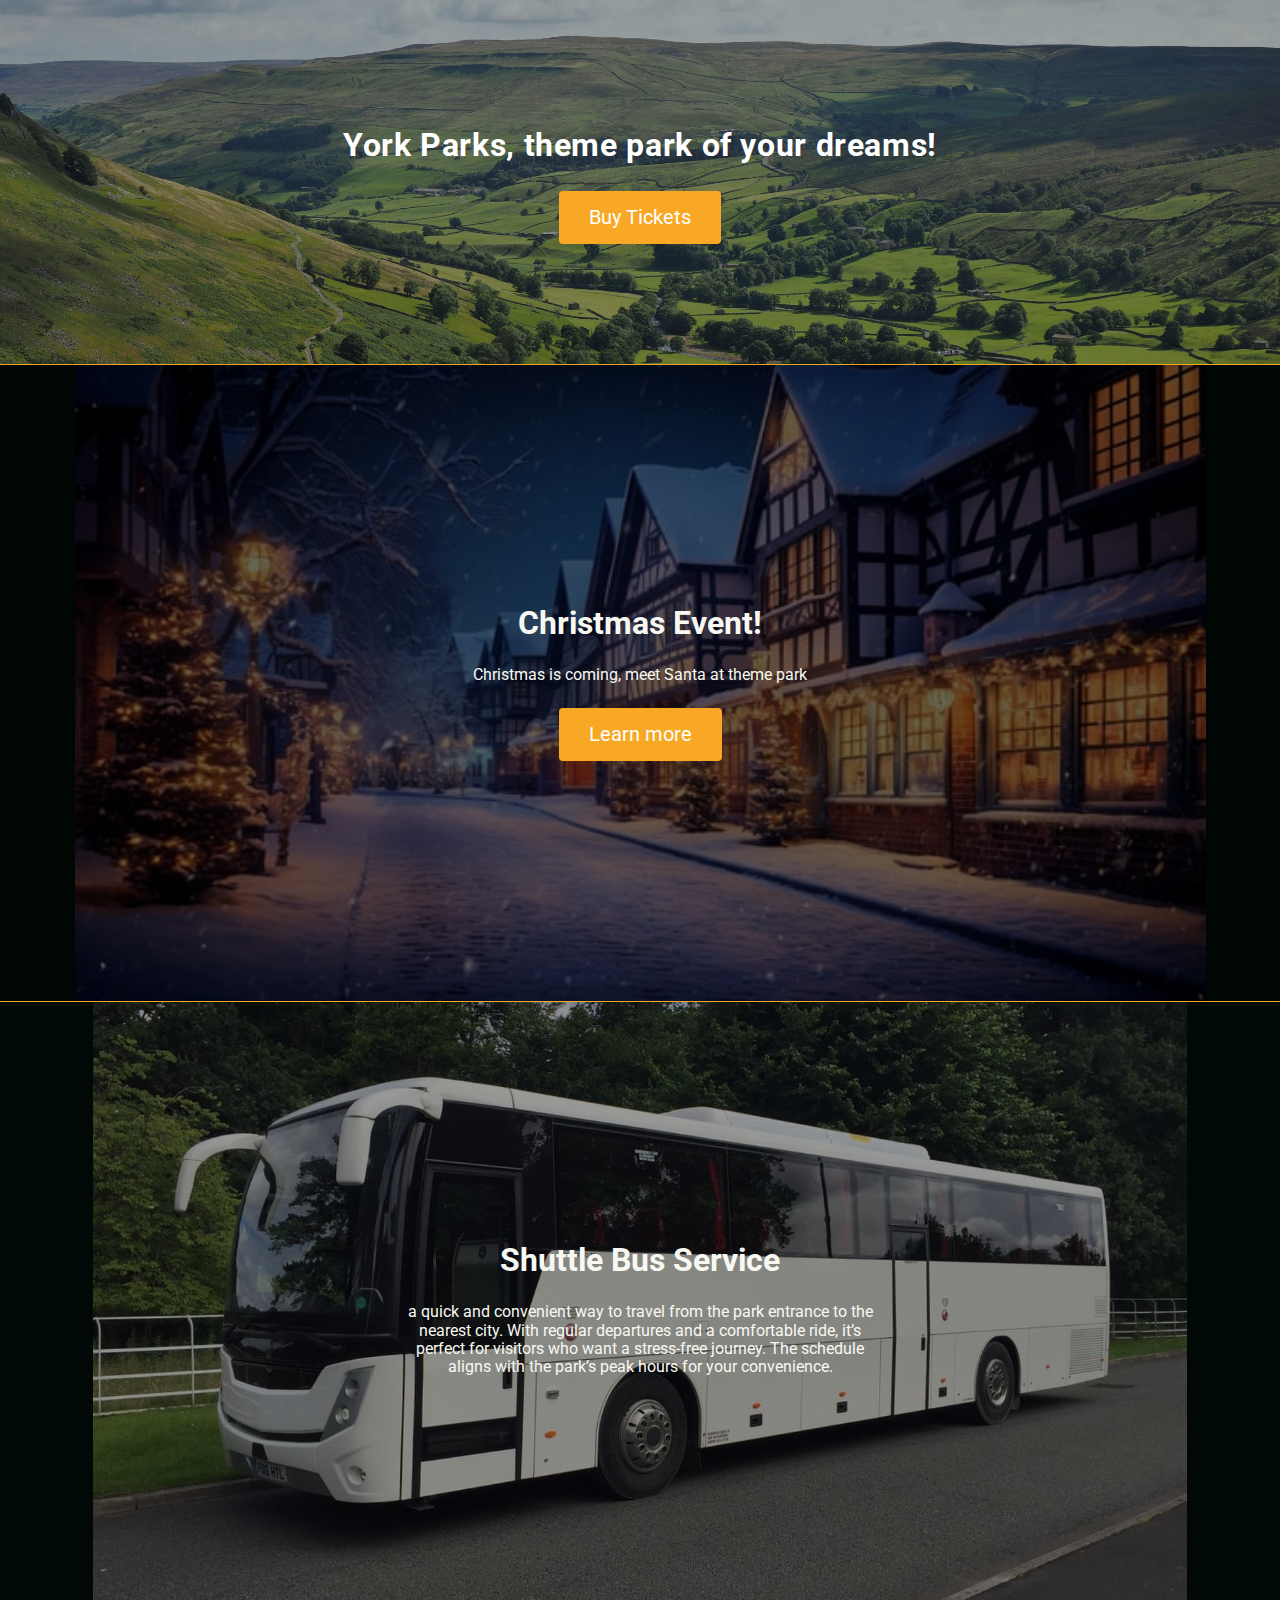
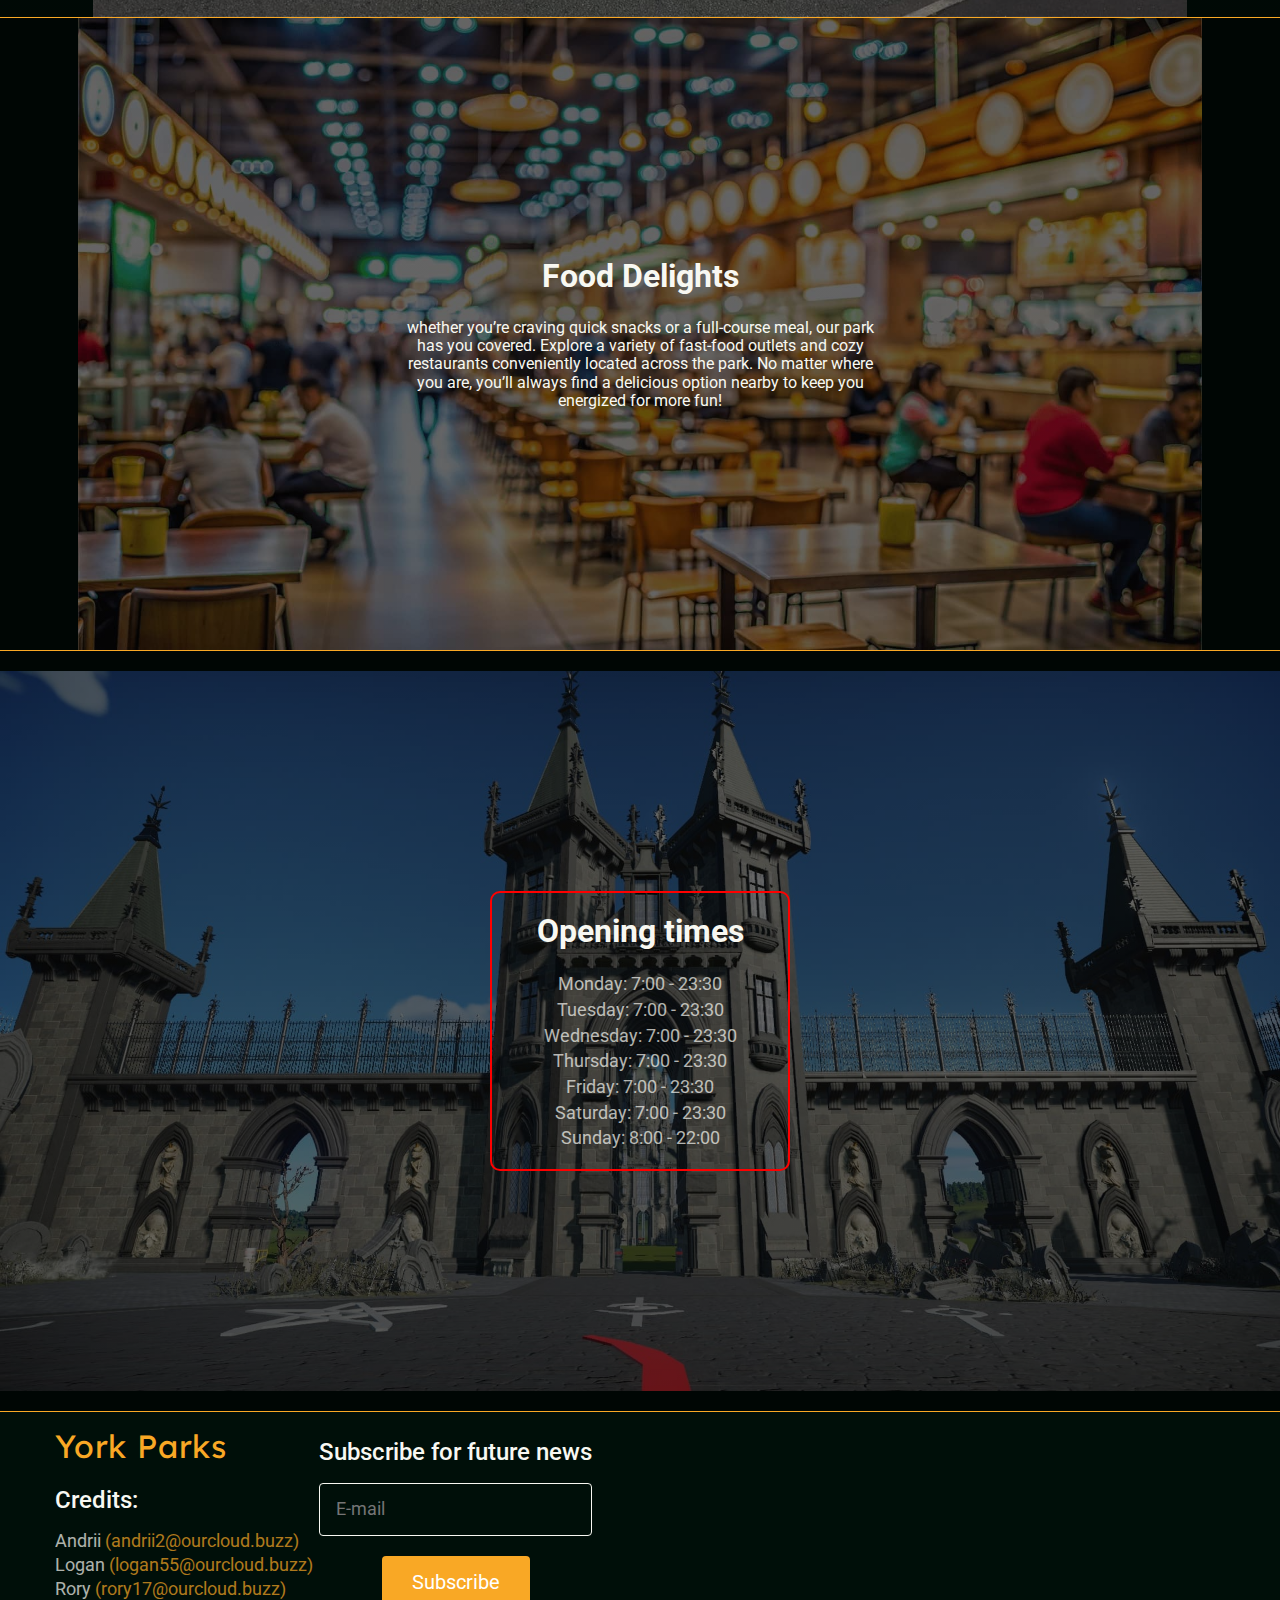
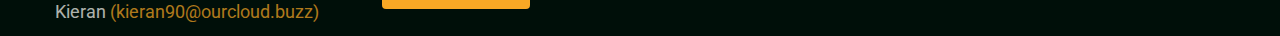
==== index.html @ aa84394d "Footer and events styles" ====
<!DOCTYPE html>
<html lang="en">

<head>
  <meta charset="UTF-8">
  <meta name="viewport" content="width=device-width, initial-scale=1.0">
  <title>York Parks | Theme park</title>
  <link rel="stylesheet"
    href="https://cdnjs.cloudflare.com/ajax/libs/modern-normalize/1.1.0/modern-normalize.min.css" />
  <link rel="stylesheet" href="./css/main.min.css">
  <link rel="preconnect" href="https://fonts.googleapis.com">
  <link rel="preconnect" href="https://fonts.gstatic.com" crossorigin>
  <link href="https://fonts.googleapis.com/css2?family=Lexend&family=Roboto:wght@100;300;400;500;700;900&display=swap"
    rel="stylesheet">
</head>

<body>
  <header class="header">
    <div class="container"></div>
  </header>
  <main>
    <section class="hero">
      <div class="container hero-container">
        <h1 class="hero-title">York Parks, theme park of your dreams!</h1>
        <button type="button" class="hero-button">Buy Tickets</button>
      </div>
    </section>
    <section class="events">
      <div class="container">
        <div class="events-content">
          <h2 class="events-title">Christmas Event!</h2>
          <p class="events-desc">Christmas is coming, meet Santa at theme park</p>
          <button type="button" class="events-button">Learn more</button>
        </div>
      </div>
    </section>
    <section class="shuttle">
      <div class="container">
        <div class="shuttle-texts">
          <h2 class="shuttle-title">Shuttle Bus Service</h2>
          <p class="shuttle-desc">a quick and convenient way to travel from the park entrance to the nearest city. With
            regular departures and a comfortable ride, it’s perfect for visitors who want a stress-free journey. The
            schedule aligns with the park’s peak hours for your convenience.</p>
        </div>
      </div>
    </section>
    <section class="food">
      <div class="container">
        <div class="food-texts">
          <h2 class="food-title">Food Delights</h2>
          <p class="food-desc">whether you’re craving quick snacks or a full-course meal, our park has you covered.
            Explore a variety of fast-food outlets and cozy restaurants conveniently located across the park. No matter
            where you are, you’ll always find a delicious option nearby to keep you energized for more fun!</p>
        </div>
      </div>
    </section>
    <section class="time">
      <div class="container">
        <div class="time-texts">
          <h2 class="time-title">Opening times</h2>
          <ul class="time-list">
            <li class="time-item">Monday: 7:00 - 23:30</li>
            <li class="time-item">Tuesday: 7:00 - 23:30</li>
            <li class="time-item">Wednesday: 7:00 - 23:30</li>
            <li class="time-item">Thursday: 7:00 - 23:30</li>
            <li class="time-item">Friday: 7:00 - 23:30</li>
            <li class="time-item">Saturday: 7:00 - 23:30</li>
            <li class="time-item">Sunday: 8:00 - 22:00</li>
          </ul>
        </div>
      </div>
    </section>
  </main>
  <footer class="footer">
    <div class="container footer-content">
      <div class="footer-main">
        <a href="./index.html" class="footer-logo">York Parks</a>
        <h2 class="footer-title">Credits:</h2>
        <ul class="footer-credits">
          <li class="footer-person">Andrii <a href="mailto:andrii2@ourcloud.buzz">(andrii2@ourcloud.buzz)</a></li>
          <li class="footer-person">Logan <a href="mailto:logan55@ourcloud.buzz">(logan55@ourcloud.buzz)</a></li>
          <li class="footer-person">Rory <a href="mailto:rory17@ourcloud.buzz">(rory17@ourcloud.buzz)</a></li>
          <li class="footer-person">Kieran <a href="mailto:kieran90@ourcloud.buzz">(kieran90@ourcloud.buzz)</a></li>
        </ul>
      </div>
      <div class="footer-signup">
        <p class="footer-title">Subscribe for future news</p>
        <form action="" class="footer-form">
          <input type="email" name="email" id="" class="footer-input" placeholder="E-mail" required>
          <button type="submit" class="footer-sub">
            Subscribe
          </button>
        </form>
      </div>
    </div>
  </footer>
</body>

</html>
---- css/main.min.css ----
.footer-sub,.events-button,.hero-button{padding:15px 30px;border:none;border-radius:4px;background-color:#f9a825;font-size:20px;color:#fff}html{scroll-behavior:smooth}body{font-family:Roboto,sans-serif;font-size:18px;font-weight:400}.container{padding:0 15px;margin-left:auto;margin-right:auto}@media screen and (min-width: 480px){.container{width:480px}}@media screen and (min-width: 768px){.container{width:768px}}@media screen and (min-width: 1200px){.container{width:1200px}}h1,h2,h3,h4,h5,h6,p{margin:0}ul{margin:0;padding:0;list-style:none}a{text-decoration:none}img{display:block;height:auto;width:100%;max-width:100%}.header{position:fixed;background-image:-webkit-gradient(linear, left bottom, left top, from(0), color-stop(0), to(0.5));background-image:linear-gradient(0, 0, 0, 0.5);padding:20px 0}.hero{padding:120px 0;background-image:-webkit-gradient(linear, left top, left bottom, from(rgba(0, 0, 0, 0.3))),url(../image/backgrounds/hero-background.jpg);background-image:linear-gradient(to bottom, rgba(0, 0, 0, 0.3)),url(../image/backgrounds/hero-background.jpg);background-size:cover;background-position-y:-170px;border-bottom:solid 1px #f9a825}@media screen and (max-width: 1200px){.hero{background-position-y:0px}}@media screen and (max-width: 768px){.hero{padding:68px 0}}.hero-container{display:-webkit-box;display:-ms-flexbox;display:flex;-webkit-box-align:center;-ms-flex-align:center;align-items:center;-webkit-box-orient:vertical;-webkit-box-direction:normal;-ms-flex-direction:column;flex-direction:column;gap:20px}.hero-title{text-align:center;letter-spacing:.63px;font-size:32px;line-height:1.6;color:#fff}@media screen and (max-width: 768px){.hero-title{margin-top:28px;font-size:22px}}.events{padding:240px 0;background-image:-webkit-gradient(linear, left top, left bottom, from(rgba(0, 0, 0, 0.6))),url(../image/backgrounds/events-background.jpg);background-image:linear-gradient(to bottom, rgba(0, 0, 0, 0.6)),url(../image/backgrounds/events-background.jpg);background-color:#000f09;background-size:cover;background-position:center;background-repeat:no-repeat;border-bottom:solid 1px #f9a825}@media screen and (min-width: 1200px){.events{background-size:contain}}.events-content{display:-webkit-box;display:-ms-flexbox;display:flex;-webkit-box-orient:vertical;-webkit-box-direction:normal;-ms-flex-direction:column;flex-direction:column;-webkit-box-align:center;-ms-flex-align:center;align-items:center}.events-title{font-size:32px;color:#f8f8f2}.events-desc{margin:24px 0;font-size:16px;color:#f8f8f2}.shuttle{padding:240px 0;background-image:-webkit-gradient(linear, left top, left bottom, from(rgba(0, 0, 0, 0.4))),url(../image/backgrounds/shuttle-background.jpg);background-image:linear-gradient(to bottom, rgba(0, 0, 0, 0.4)),url(../image/backgrounds/shuttle-background.jpg);background-color:#000f09;background-size:cover;background-position:center;background-repeat:no-repeat;border-bottom:solid 1px #f9a825}@media screen and (min-width: 1200px){.shuttle{background-size:contain}}.shuttle-texts{display:-webkit-box;display:-ms-flexbox;display:flex;margin:0 auto;width:485px;-webkit-box-orient:vertical;-webkit-box-direction:normal;-ms-flex-direction:column;flex-direction:column}@media(max-width: 768px){.shuttle-texts{width:100%;padding:0 16px}}.shuttle-title{text-align:center;margin-bottom:24px;font-size:32px;color:#f8f8f2}.shuttle-desc{text-align:center;font-size:16px;color:#f8f8f2}.food{padding:240px 0;background-image:-webkit-gradient(linear, left top, left bottom, from(rgba(0, 0, 0, 0.6))),url(../image/backgrounds/food-background.jpg);background-image:linear-gradient(to bottom, rgba(0, 0, 0, 0.6)),url(../image/backgrounds/food-background.jpg);background-color:#000f09;background-size:cover;background-position:center;background-repeat:no-repeat;border-bottom:solid 1px #f9a825}@media screen and (min-width: 1200px){.food{background-size:contain}}.food-texts{display:-webkit-box;display:-ms-flexbox;display:flex;margin:0 auto;width:485px;-webkit-box-orient:vertical;-webkit-box-direction:normal;-ms-flex-direction:column;flex-direction:column}@media(max-width: 768px){.food-texts{width:100%;padding:0 16px}}.food-title{text-align:center;margin-bottom:24px;font-size:32px;color:#f8f8f2}.food-desc{text-align:center;font-size:16px;color:#f8f8f2}.time{padding:240px 0;background-image:-webkit-gradient(linear, left top, left bottom, from(rgba(0, 0, 0, 0.6))),url(../image/backgrounds/time-background.jpg);background-image:linear-gradient(to bottom, rgba(0, 0, 0, 0.6)),url(../image/backgrounds/time-background.jpg);background-color:#000f09;background-size:cover;background-position:center;background-repeat:no-repeat;border-bottom:solid 1px #f9a825}@media screen and (min-width: 1200px){.time{background-size:contain}}.time-texts{padding:20px 0;margin:0 auto;max-width:300px;border:solid 2px red;border-radius:10px}.time-title{text-align:center;margin-bottom:24px;font-size:32px;color:#f8f8f2}.time-list{display:-webkit-box;display:-ms-flexbox;display:flex;-webkit-box-align:center;-ms-flex-align:center;align-items:center;-webkit-box-orient:vertical;-webkit-box-direction:normal;-ms-flex-direction:column;flex-direction:column;gap:5px}.time-item{color:#f8f8f2;opacity:.7}.time-item a{color:#f9a825}.time-item:hover,.time-item:focus{opacity:1}@media(hover: none){.time-item{opacity:1}}.footer{text-align:center;padding:10px 0;background-color:#000f09}@media screen and (min-width: 1200px){.footer{text-align:left}}.footer-content{display:-webkit-box;display:-ms-flexbox;display:flex}@media screen and (max-width: 1200px){.footer-content{-webkit-box-orient:vertical;-webkit-box-direction:normal;-ms-flex-direction:column;flex-direction:column}}.footer-logo{font-family:lexend,sans-serif;font-size:32px;line-height:1.5;letter-spacing:.8px;color:#f9a825}.footer-title{margin:15px 0;font-weight:500;font-size:24px;line-height:1.3;color:#f8f8f2}.footer-person{margin-bottom:3px;color:#f8f8f2;opacity:.7}.footer-person a{color:#f9a825}.footer-person:hover,.footer-person:focus{opacity:1}@media(hover: none){.footer-person{opacity:1}}.footer-signup{display:block;float:right}.footer-form{display:-webkit-box;display:-ms-flexbox;display:flex;-webkit-box-align:center;-ms-flex-align:center;align-items:center;-webkit-box-orient:vertical;-webkit-box-direction:normal;-ms-flex-direction:column;flex-direction:column;gap:20px}.footer-input{max-width:420px;width:100%;padding:15px 16px;background-color:#000f09;border-radius:4px;border:solid 1px #f8f8f2;color:#f8f8f2}
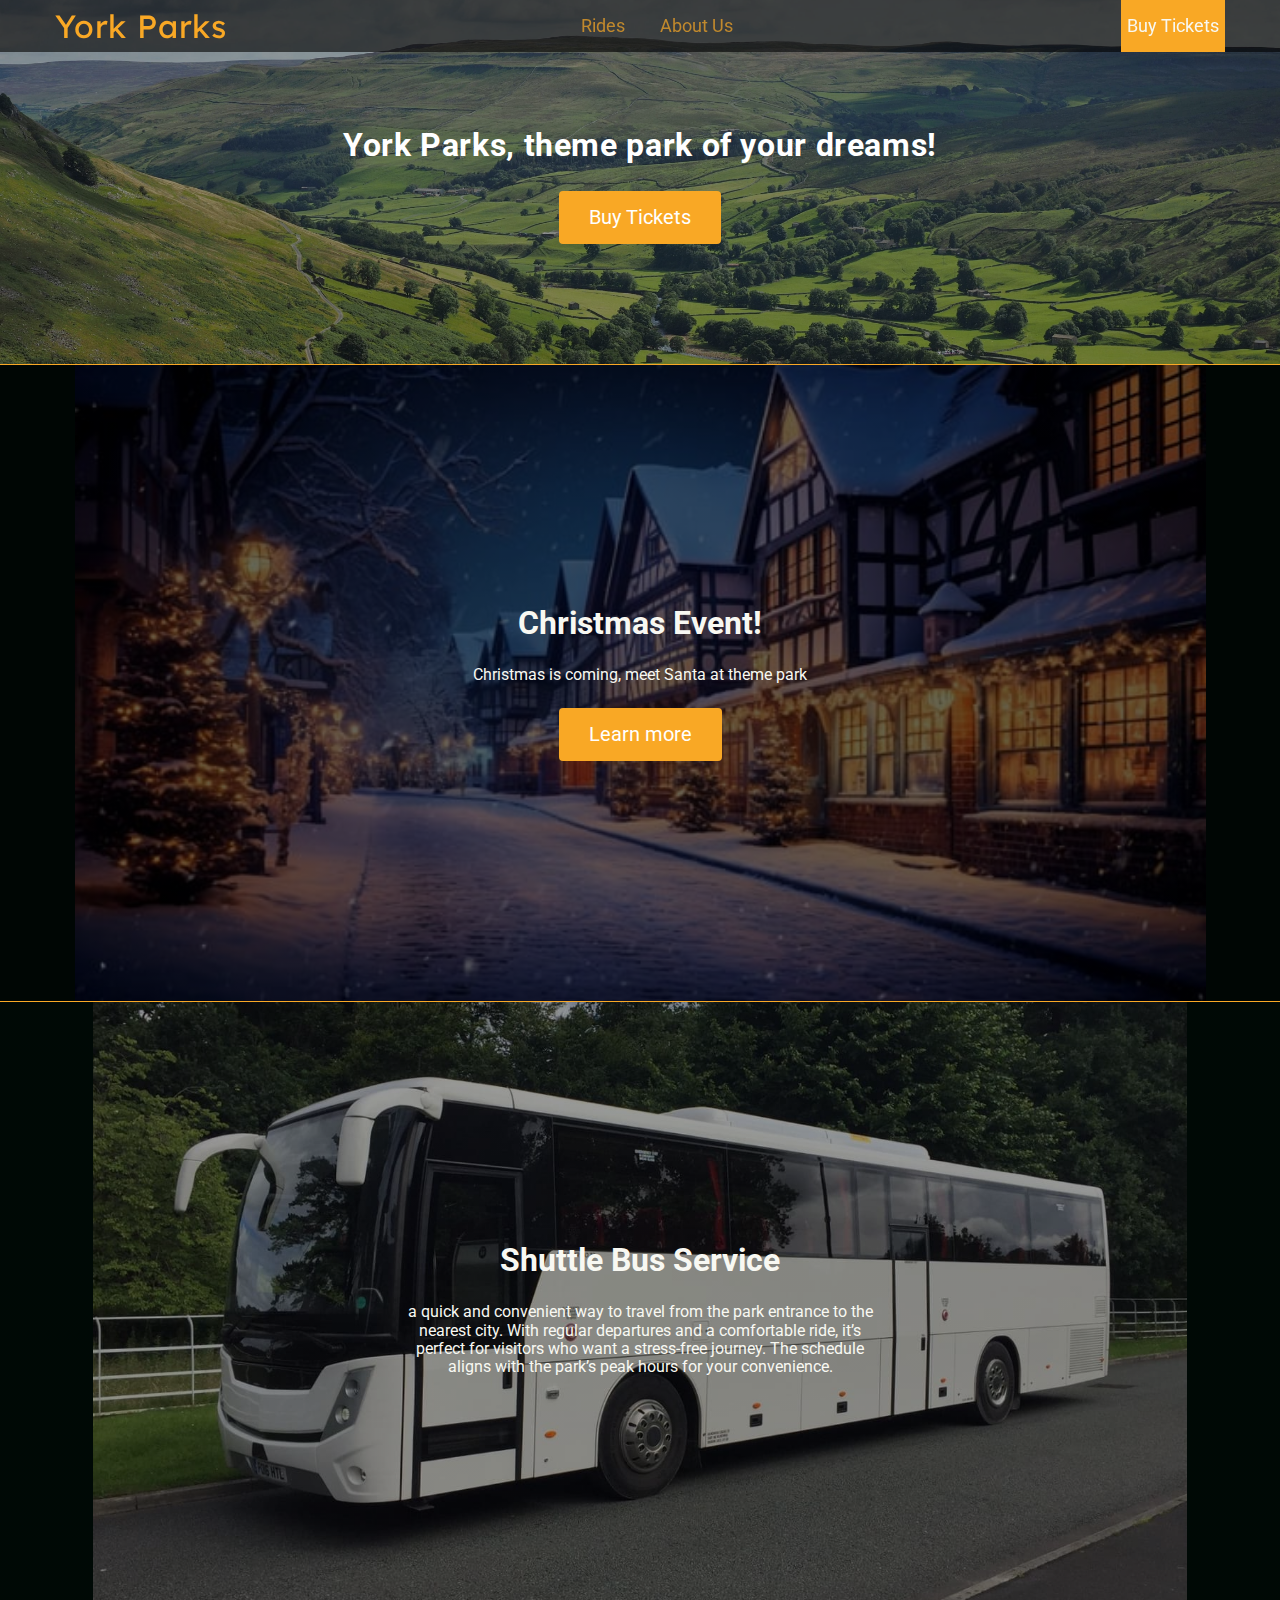
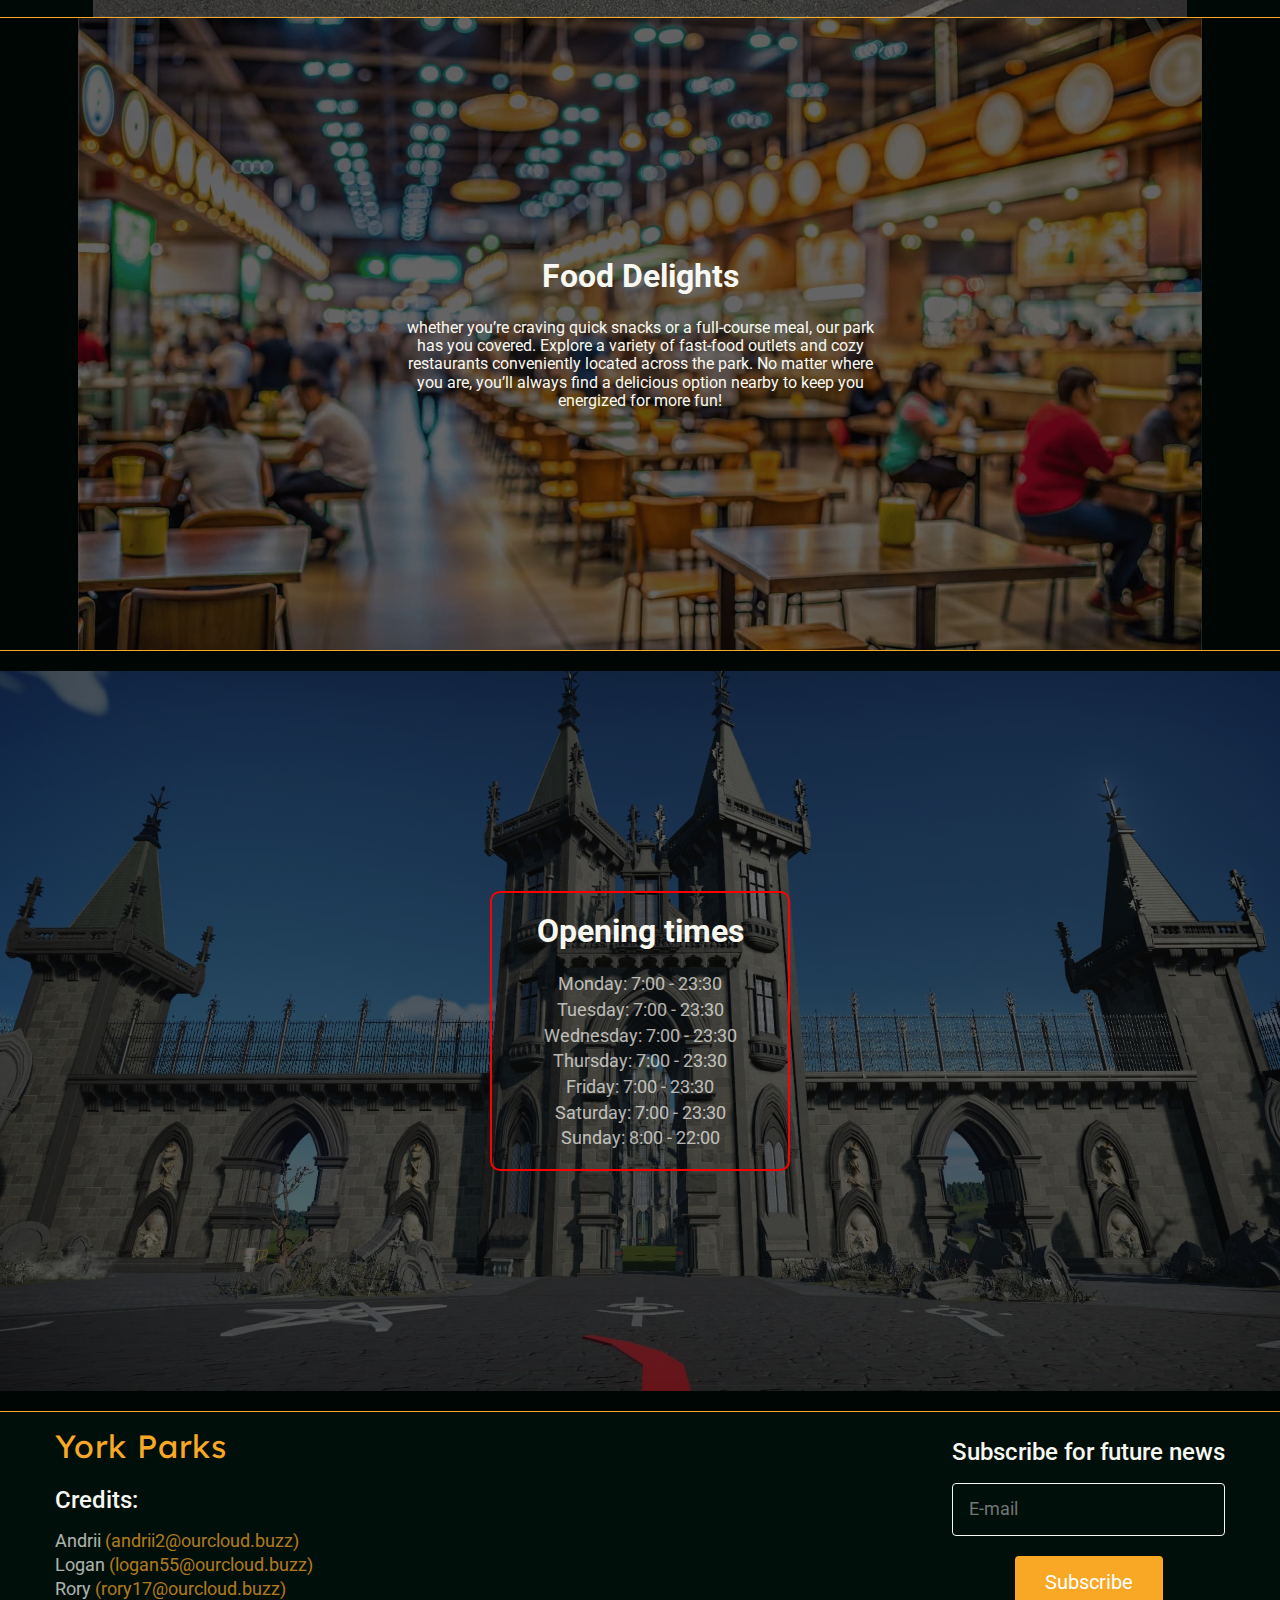
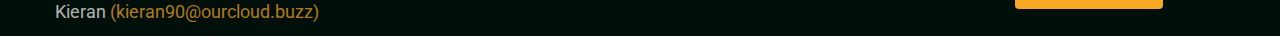
==== commit b958dfb6: "Header + JS footer signup message" ====
--- a/index.html
+++ b/index.html
@@ -16,7 +16,15 @@
 
 <body>
   <header class="header">
-    <div class="container"></div>
+    <div class="container header-content">
+      <p class="logo">York Parks</p>
+      <ul class="header-list">
+        <li class="header-item"><a href="./rides.html">Rides</a></li>
+        <li class="header-item"><a href="./aboutus.html">About Us</a></li>
+        <li class="header-item"><a href="#"></a></li>
+      </ul>
+      <button type="button" class="header-button">Buy Tickets</button>
+    </div>
   </header>
   <main>
     <section class="hero">
@@ -74,7 +82,7 @@
   <footer class="footer">
     <div class="container footer-content">
       <div class="footer-main">
-        <a href="./index.html" class="footer-logo">York Parks</a>
+        <a href="./index.html" class="logo">York Parks</a>
         <h2 class="footer-title">Credits:</h2>
         <ul class="footer-credits">
           <li class="footer-person">Andrii <a href="mailto:andrii2@ourcloud.buzz">(andrii2@ourcloud.buzz)</a></li>
@@ -86,14 +94,15 @@
       <div class="footer-signup">
         <p class="footer-title">Subscribe for future news</p>
         <form action="" class="footer-form">
-          <input type="email" name="email" id="" class="footer-input" placeholder="E-mail" required>
-          <button type="submit" class="footer-sub">
+          <input type="email" name="email" id="signup-input" class="footer-input" placeholder="E-mail" required>
+          <button type="submit" onclick="sign(email)" class="footer-sub" id="signup-button">
             Subscribe
           </button>
         </form>
       </div>
     </div>
   </footer>
+  <script src="./js/signup.js"></script>
 </body>
 
 </html>--- a/css/main.min.css
+++ b/css/main.min.css
@@ -1 +1 @@
-.footer-sub,.events-button,.hero-button{padding:15px 30px;border:none;border-radius:4px;background-color:#f9a825;font-size:20px;color:#fff}html{scroll-behavior:smooth}body{font-family:Roboto,sans-serif;font-size:18px;font-weight:400}.container{padding:0 15px;margin-left:auto;margin-right:auto}@media screen and (min-width: 480px){.container{width:480px}}@media screen and (min-width: 768px){.container{width:768px}}@media screen and (min-width: 1200px){.container{width:1200px}}h1,h2,h3,h4,h5,h6,p{margin:0}ul{margin:0;padding:0;list-style:none}a{text-decoration:none}img{display:block;height:auto;width:100%;max-width:100%}.header{position:fixed;background-image:-webkit-gradient(linear, left bottom, left top, from(0), color-stop(0), to(0.5));background-image:linear-gradient(0, 0, 0, 0.5);padding:20px 0}.hero{padding:120px 0;background-image:-webkit-gradient(linear, left top, left bottom, from(rgba(0, 0, 0, 0.3))),url(../image/backgrounds/hero-background.jpg);background-image:linear-gradient(to bottom, rgba(0, 0, 0, 0.3)),url(../image/backgrounds/hero-background.jpg);background-size:cover;background-position-y:-170px;border-bottom:solid 1px #f9a825}@media screen and (max-width: 1200px){.hero{background-position-y:0px}}@media screen and (max-width: 768px){.hero{padding:68px 0}}.hero-container{display:-webkit-box;display:-ms-flexbox;display:flex;-webkit-box-align:center;-ms-flex-align:center;align-items:center;-webkit-box-orient:vertical;-webkit-box-direction:normal;-ms-flex-direction:column;flex-direction:column;gap:20px}.hero-title{text-align:center;letter-spacing:.63px;font-size:32px;line-height:1.6;color:#fff}@media screen and (max-width: 768px){.hero-title{margin-top:28px;font-size:22px}}.events{padding:240px 0;background-image:-webkit-gradient(linear, left top, left bottom, from(rgba(0, 0, 0, 0.6))),url(../image/backgrounds/events-background.jpg);background-image:linear-gradient(to bottom, rgba(0, 0, 0, 0.6)),url(../image/backgrounds/events-background.jpg);background-color:#000f09;background-size:cover;background-position:center;background-repeat:no-repeat;border-bottom:solid 1px #f9a825}@media screen and (min-width: 1200px){.events{background-size:contain}}.events-content{display:-webkit-box;display:-ms-flexbox;display:flex;-webkit-box-orient:vertical;-webkit-box-direction:normal;-ms-flex-direction:column;flex-direction:column;-webkit-box-align:center;-ms-flex-align:center;align-items:center}.events-title{font-size:32px;color:#f8f8f2}.events-desc{margin:24px 0;font-size:16px;color:#f8f8f2}.shuttle{padding:240px 0;background-image:-webkit-gradient(linear, left top, left bottom, from(rgba(0, 0, 0, 0.4))),url(../image/backgrounds/shuttle-background.jpg);background-image:linear-gradient(to bottom, rgba(0, 0, 0, 0.4)),url(../image/backgrounds/shuttle-background.jpg);background-color:#000f09;background-size:cover;background-position:center;background-repeat:no-repeat;border-bottom:solid 1px #f9a825}@media screen and (min-width: 1200px){.shuttle{background-size:contain}}.shuttle-texts{display:-webkit-box;display:-ms-flexbox;display:flex;margin:0 auto;width:485px;-webkit-box-orient:vertical;-webkit-box-direction:normal;-ms-flex-direction:column;flex-direction:column}@media(max-width: 768px){.shuttle-texts{width:100%;padding:0 16px}}.shuttle-title{text-align:center;margin-bottom:24px;font-size:32px;color:#f8f8f2}.shuttle-desc{text-align:center;font-size:16px;color:#f8f8f2}.food{padding:240px 0;background-image:-webkit-gradient(linear, left top, left bottom, from(rgba(0, 0, 0, 0.6))),url(../image/backgrounds/food-background.jpg);background-image:linear-gradient(to bottom, rgba(0, 0, 0, 0.6)),url(../image/backgrounds/food-background.jpg);background-color:#000f09;background-size:cover;background-position:center;background-repeat:no-repeat;border-bottom:solid 1px #f9a825}@media screen and (min-width: 1200px){.food{background-size:contain}}.food-texts{display:-webkit-box;display:-ms-flexbox;display:flex;margin:0 auto;width:485px;-webkit-box-orient:vertical;-webkit-box-direction:normal;-ms-flex-direction:column;flex-direction:column}@media(max-width: 768px){.food-texts{width:100%;padding:0 16px}}.food-title{text-align:center;margin-bottom:24px;font-size:32px;color:#f8f8f2}.food-desc{text-align:center;font-size:16px;color:#f8f8f2}.time{padding:240px 0;background-image:-webkit-gradient(linear, left top, left bottom, from(rgba(0, 0, 0, 0.6))),url(../image/backgrounds/time-background.jpg);background-image:linear-gradient(to bottom, rgba(0, 0, 0, 0.6)),url(../image/backgrounds/time-background.jpg);background-color:#000f09;background-size:cover;background-position:center;background-repeat:no-repeat;border-bottom:solid 1px #f9a825}@media screen and (min-width: 1200px){.time{background-size:contain}}.time-texts{padding:20px 0;margin:0 auto;max-width:300px;border:solid 2px red;border-radius:10px}.time-title{text-align:center;margin-bottom:24px;font-size:32px;color:#f8f8f2}.time-list{display:-webkit-box;display:-ms-flexbox;display:flex;-webkit-box-align:center;-ms-flex-align:center;align-items:center;-webkit-box-orient:vertical;-webkit-box-direction:normal;-ms-flex-direction:column;flex-direction:column;gap:5px}.time-item{color:#f8f8f2;opacity:.7}.time-item a{color:#f9a825}.time-item:hover,.time-item:focus{opacity:1}@media(hover: none){.time-item{opacity:1}}.footer{text-align:center;padding:10px 0;background-color:#000f09}@media screen and (min-width: 1200px){.footer{text-align:left}}.footer-content{display:-webkit-box;display:-ms-flexbox;display:flex}@media screen and (max-width: 1200px){.footer-content{-webkit-box-orient:vertical;-webkit-box-direction:normal;-ms-flex-direction:column;flex-direction:column}}.footer-logo{font-family:lexend,sans-serif;font-size:32px;line-height:1.5;letter-spacing:.8px;color:#f9a825}.footer-title{margin:15px 0;font-weight:500;font-size:24px;line-height:1.3;color:#f8f8f2}.footer-person{margin-bottom:3px;color:#f8f8f2;opacity:.7}.footer-person a{color:#f9a825}.footer-person:hover,.footer-person:focus{opacity:1}@media(hover: none){.footer-person{opacity:1}}.footer-signup{display:block;float:right}.footer-form{display:-webkit-box;display:-ms-flexbox;display:flex;-webkit-box-align:center;-ms-flex-align:center;align-items:center;-webkit-box-orient:vertical;-webkit-box-direction:normal;-ms-flex-direction:column;flex-direction:column;gap:20px}.footer-input{max-width:420px;width:100%;padding:15px 16px;background-color:#000f09;border-radius:4px;border:solid 1px #f8f8f2;color:#f8f8f2}+.time,.food,.shuttle,.events{padding:240px 0;background-color:#000f09;background-size:cover;background-position:center;background-repeat:no-repeat;border-bottom:solid 1px #f9a825}@media screen and (min-width: 1200px){.time,.food,.shuttle,.events{background-size:contain}}.footer-sub,.events-button,.hero-button{padding:15px 30px;border:none;border-radius:4px;background-color:#f9a825;font-size:20px;color:#fff}html{scroll-behavior:smooth}body{font-family:Roboto,sans-serif;font-size:18px;font-weight:400}.container{padding:0 15px;margin-left:auto;margin-right:auto}@media screen and (min-width: 480px){.container{width:480px}}@media screen and (min-width: 768px){.container{width:768px}}@media screen and (min-width: 1200px){.container{width:1200px}}.logo{font-family:lexend,sans-serif;font-size:32px;line-height:1.5;letter-spacing:.8px;color:#f9a825}h1,h2,h3,h4,h5,h6,p{margin:0}ul{margin:0;padding:0;list-style:none}a{text-decoration:none}img{display:block;height:auto;width:100%;max-width:100%}.header{position:fixed;width:100%;background-image:-webkit-gradient(linear, left top, left bottom, from(rgba(0, 0, 0, 0.6)));background-image:linear-gradient(to bottom, rgba(0, 0, 0, 0.6));height:52px}.header-content{display:-webkit-box;display:-ms-flexbox;display:flex;-webkit-box-pack:justify;-ms-flex-pack:justify;justify-content:space-between;-webkit-box-align:center;-ms-flex-align:center;align-items:center}.header-button{height:52px;border:none;color:#f8f8f2;background-color:#f9a825}.header-list{display:-webkit-box;display:-ms-flexbox;display:flex;gap:35px}.header-item a{color:#f9a825;opacity:.7}@media(hover: none){.header-item a{opacity:1}}.header-item a:hover,.header-item a:focus{opacity:1}.hero{padding:120px 0;background-image:-webkit-gradient(linear, left top, left bottom, from(rgba(0, 0, 0, 0.3))),url(../image/backgrounds/hero-background.jpg);background-image:linear-gradient(to bottom, rgba(0, 0, 0, 0.3)),url(../image/backgrounds/hero-background.jpg);background-size:cover;background-position-y:-170px;border-bottom:solid 1px #f9a825}@media screen and (max-width: 1200px){.hero{background-position-y:0px}}@media screen and (max-width: 768px){.hero{padding:68px 0}}.hero-container{display:-webkit-box;display:-ms-flexbox;display:flex;-webkit-box-align:center;-ms-flex-align:center;align-items:center;-webkit-box-orient:vertical;-webkit-box-direction:normal;-ms-flex-direction:column;flex-direction:column;gap:20px}.hero-title{text-align:center;letter-spacing:.63px;font-size:32px;line-height:1.6;color:#fff}@media screen and (max-width: 768px){.hero-title{margin-top:28px;font-size:22px}}.events{background-image:-webkit-gradient(linear, left top, left bottom, from(rgba(0, 0, 0, 0.6))),url(../image/backgrounds/events-background.jpg);background-image:linear-gradient(to bottom, rgba(0, 0, 0, 0.6)),url(../image/backgrounds/events-background.jpg)}.events-content{display:-webkit-box;display:-ms-flexbox;display:flex;-webkit-box-orient:vertical;-webkit-box-direction:normal;-ms-flex-direction:column;flex-direction:column;-webkit-box-align:center;-ms-flex-align:center;align-items:center}.events-title{font-size:32px;color:#f8f8f2}.events-desc{margin:24px 0;font-size:16px;color:#f8f8f2}.shuttle{background-image:-webkit-gradient(linear, left top, left bottom, from(rgba(0, 0, 0, 0.4))),url(../image/backgrounds/shuttle-background.jpg);background-image:linear-gradient(to bottom, rgba(0, 0, 0, 0.4)),url(../image/backgrounds/shuttle-background.jpg)}.shuttle-texts{display:-webkit-box;display:-ms-flexbox;display:flex;margin:0 auto;width:485px;-webkit-box-orient:vertical;-webkit-box-direction:normal;-ms-flex-direction:column;flex-direction:column}@media(max-width: 768px){.shuttle-texts{width:100%;padding:0 16px}}.shuttle-title{text-align:center;margin-bottom:24px;font-size:32px;color:#f8f8f2}.shuttle-desc{text-align:center;font-size:16px;color:#f8f8f2}.food{background-image:-webkit-gradient(linear, left top, left bottom, from(rgba(0, 0, 0, 0.6))),url(../image/backgrounds/food-background.jpg);background-image:linear-gradient(to bottom, rgba(0, 0, 0, 0.6)),url(../image/backgrounds/food-background.jpg)}.food-texts{display:-webkit-box;display:-ms-flexbox;display:flex;margin:0 auto;width:485px;-webkit-box-orient:vertical;-webkit-box-direction:normal;-ms-flex-direction:column;flex-direction:column}@media(max-width: 768px){.food-texts{width:100%;padding:0 16px}}.food-title{text-align:center;margin-bottom:24px;font-size:32px;color:#f8f8f2}.food-desc{text-align:center;font-size:16px;color:#f8f8f2}.time{background-image:-webkit-gradient(linear, left top, left bottom, from(rgba(0, 0, 0, 0.6))),url(../image/backgrounds/time-background.jpg);background-image:linear-gradient(to bottom, rgba(0, 0, 0, 0.6)),url(../image/backgrounds/time-background.jpg)}.time-texts{padding:20px 0;margin:0 auto;max-width:300px;border:solid 2px red;border-radius:10px}.time-title{text-align:center;margin-bottom:24px;font-size:32px;color:#f8f8f2}.time-list{display:-webkit-box;display:-ms-flexbox;display:flex;-webkit-box-align:center;-ms-flex-align:center;align-items:center;-webkit-box-orient:vertical;-webkit-box-direction:normal;-ms-flex-direction:column;flex-direction:column;gap:5px}.time-item{color:#f8f8f2;opacity:.7}.time-item a{color:#f9a825}.time-item:hover,.time-item:focus{opacity:1}@media(hover: none){.time-item{opacity:1}}.footer{text-align:center;padding:10px 0;background-color:#000f09}@media screen and (min-width: 1200px){.footer{text-align:left}}.footer-content{display:-webkit-box;display:-ms-flexbox;display:flex;-webkit-box-orient:horizontal;-webkit-box-direction:normal;-ms-flex-direction:row;flex-direction:row;-webkit-box-pack:justify;-ms-flex-pack:justify;justify-content:space-between}@media screen and (max-width: 1200px){.footer-content{-webkit-box-orient:vertical;-webkit-box-direction:normal;-ms-flex-direction:column;flex-direction:column}}.footer-title{margin:15px 0;font-weight:500;font-size:24px;line-height:1.3;color:#f8f8f2}.footer-person{margin-bottom:3px;color:#f8f8f2;opacity:.7}.footer-person a{color:#f9a825}.footer-person:hover,.footer-person:focus{opacity:1}@media(hover: none){.footer-person{opacity:1}}.footer-form{display:-webkit-box;display:-ms-flexbox;display:flex;-webkit-box-align:center;-ms-flex-align:center;align-items:center;-webkit-box-orient:vertical;-webkit-box-direction:normal;-ms-flex-direction:column;flex-direction:column;gap:20px}.footer-input{max-width:420px;width:100%;padding:15px 16px;background-color:#000f09;border-radius:4px;border:solid 1px #f8f8f2;color:#f8f8f2}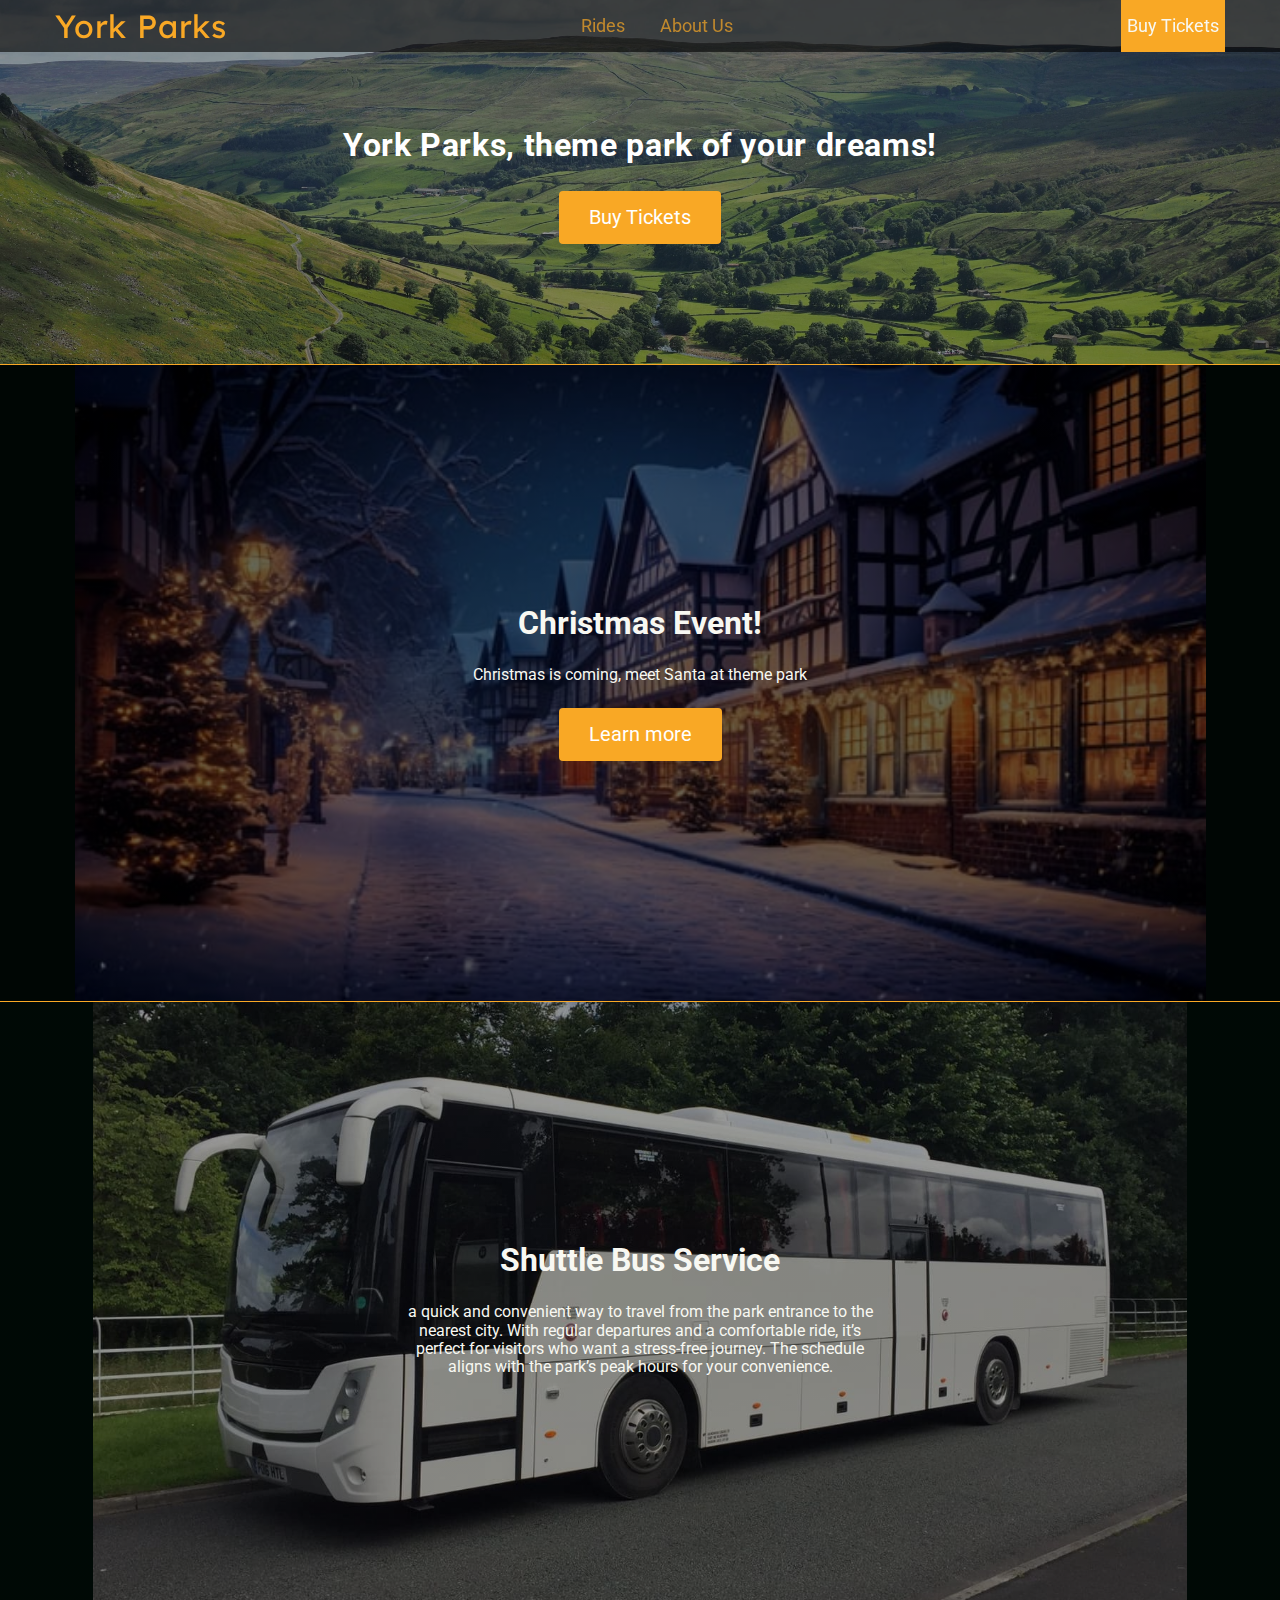
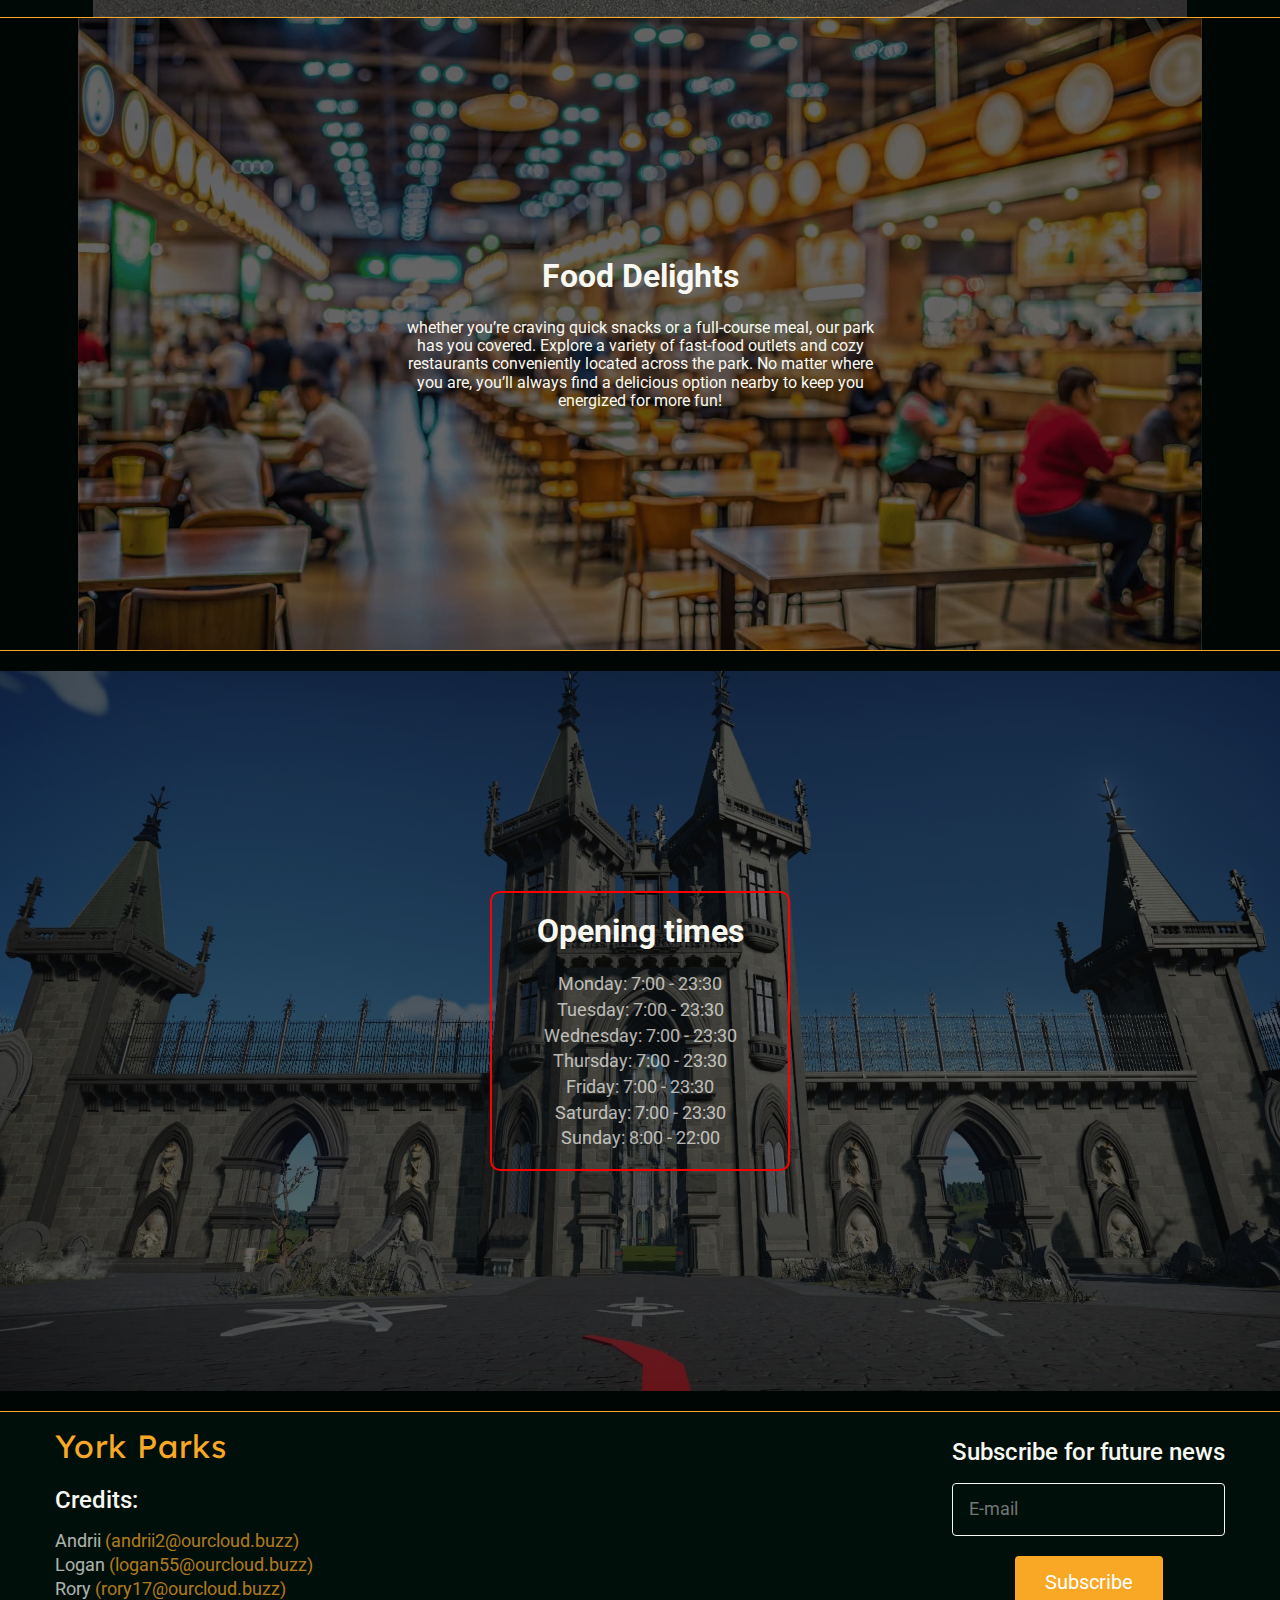
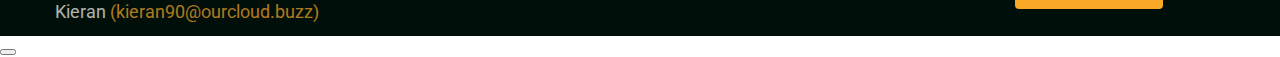
==== commit 04fdd369: "Tickets window" ====
--- a/index.html
+++ b/index.html
@@ -17,7 +17,7 @@
 <body>
   <header class="header">
     <div class="container header-content">
-      <p class="logo">York Parks</p>
+      <a href="index.html" class="logo">York Parks</a>
       <ul class="header-list">
         <li class="header-item"><a href="./rides.html">Rides</a></li>
         <li class="header-item"><a href="./aboutus.html">About Us</a></li>
@@ -82,7 +82,7 @@
   <footer class="footer">
     <div class="container footer-content">
       <div class="footer-main">
-        <a href="./index.html" class="logo">York Parks</a>
+        <a href="index.html" class="logo">York Parks</a>
         <h2 class="footer-title">Credits:</h2>
         <ul class="footer-credits">
           <li class="footer-person">Andrii <a href="mailto:andrii2@ourcloud.buzz">(andrii2@ourcloud.buzz)</a></li>
@@ -102,6 +102,11 @@
       </div>
     </div>
   </footer>
+  <div class="backdrop is-hidden" data-modal>
+    <div class="modal">
+      <button type="button" class="close-button" data-modal-close></button>
+    </div>
+  </div>
   <script src="./js/signup.js"></script>
 </body>
 
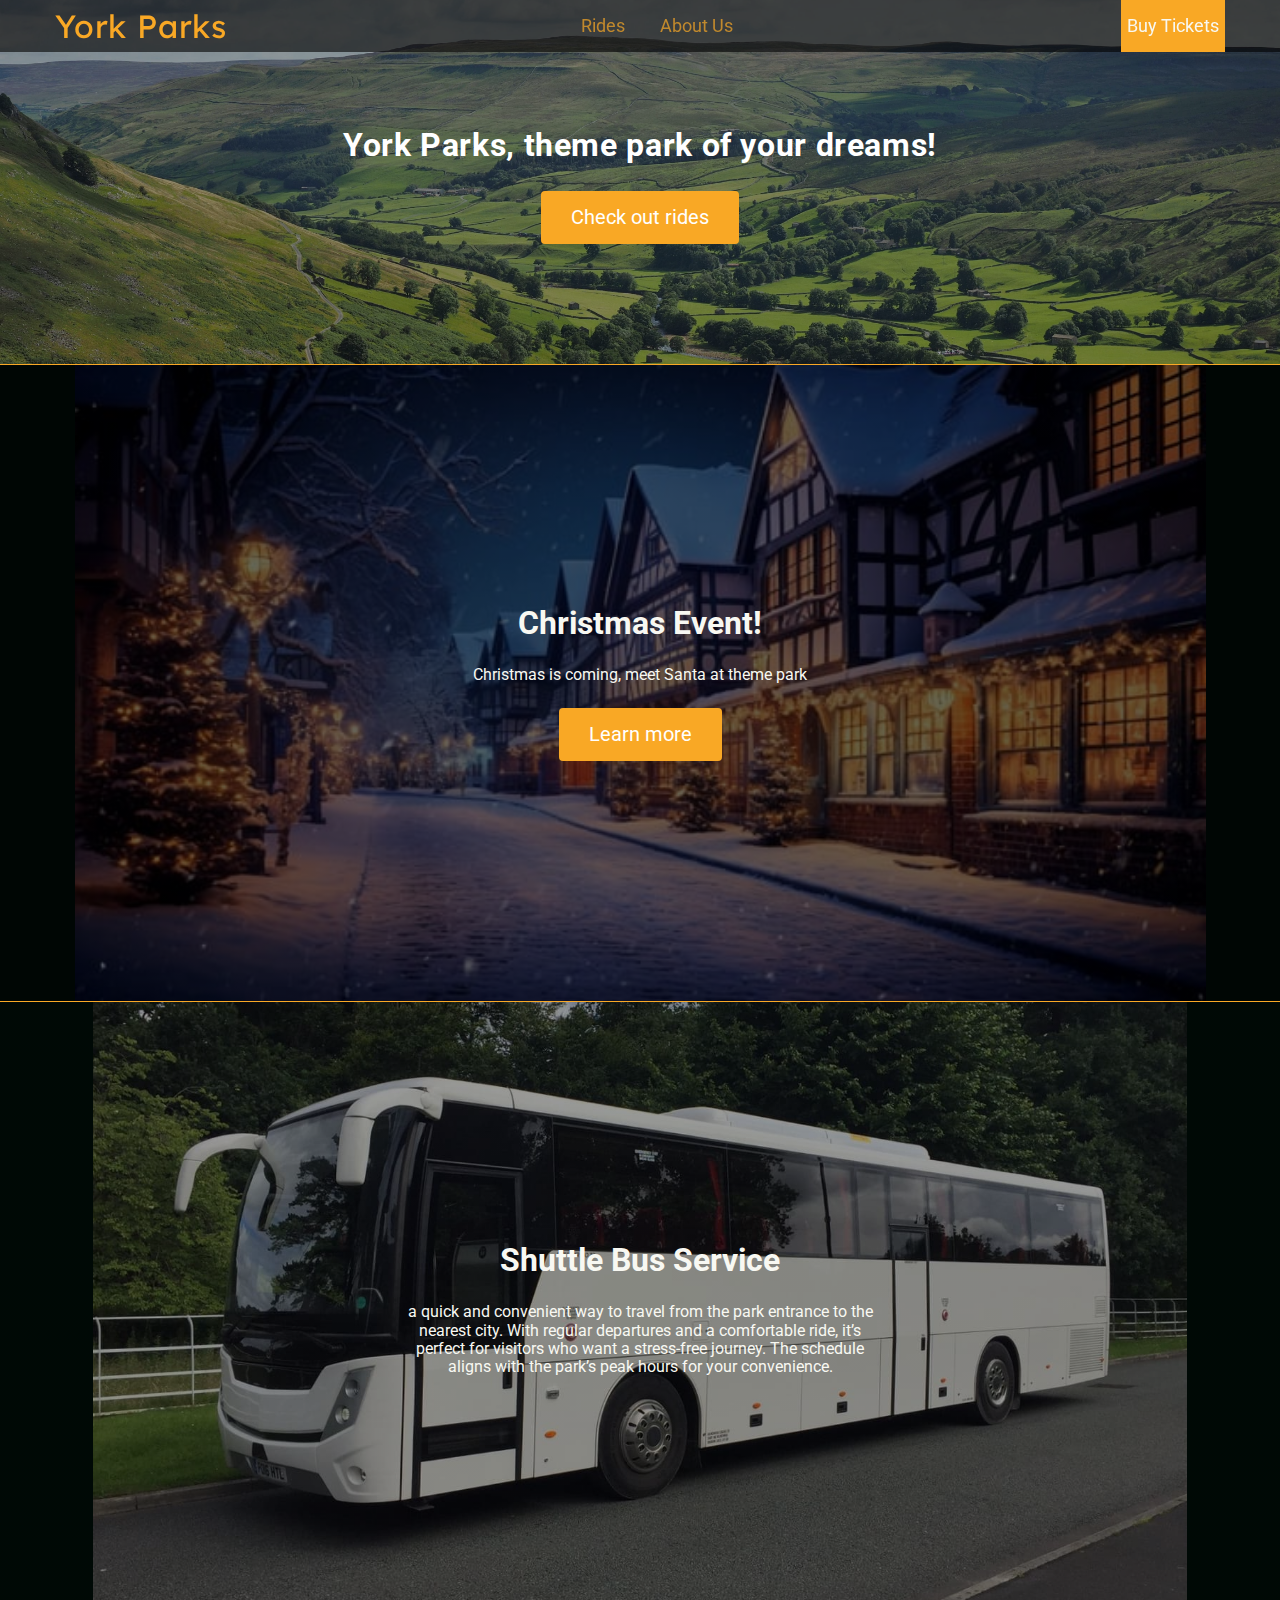
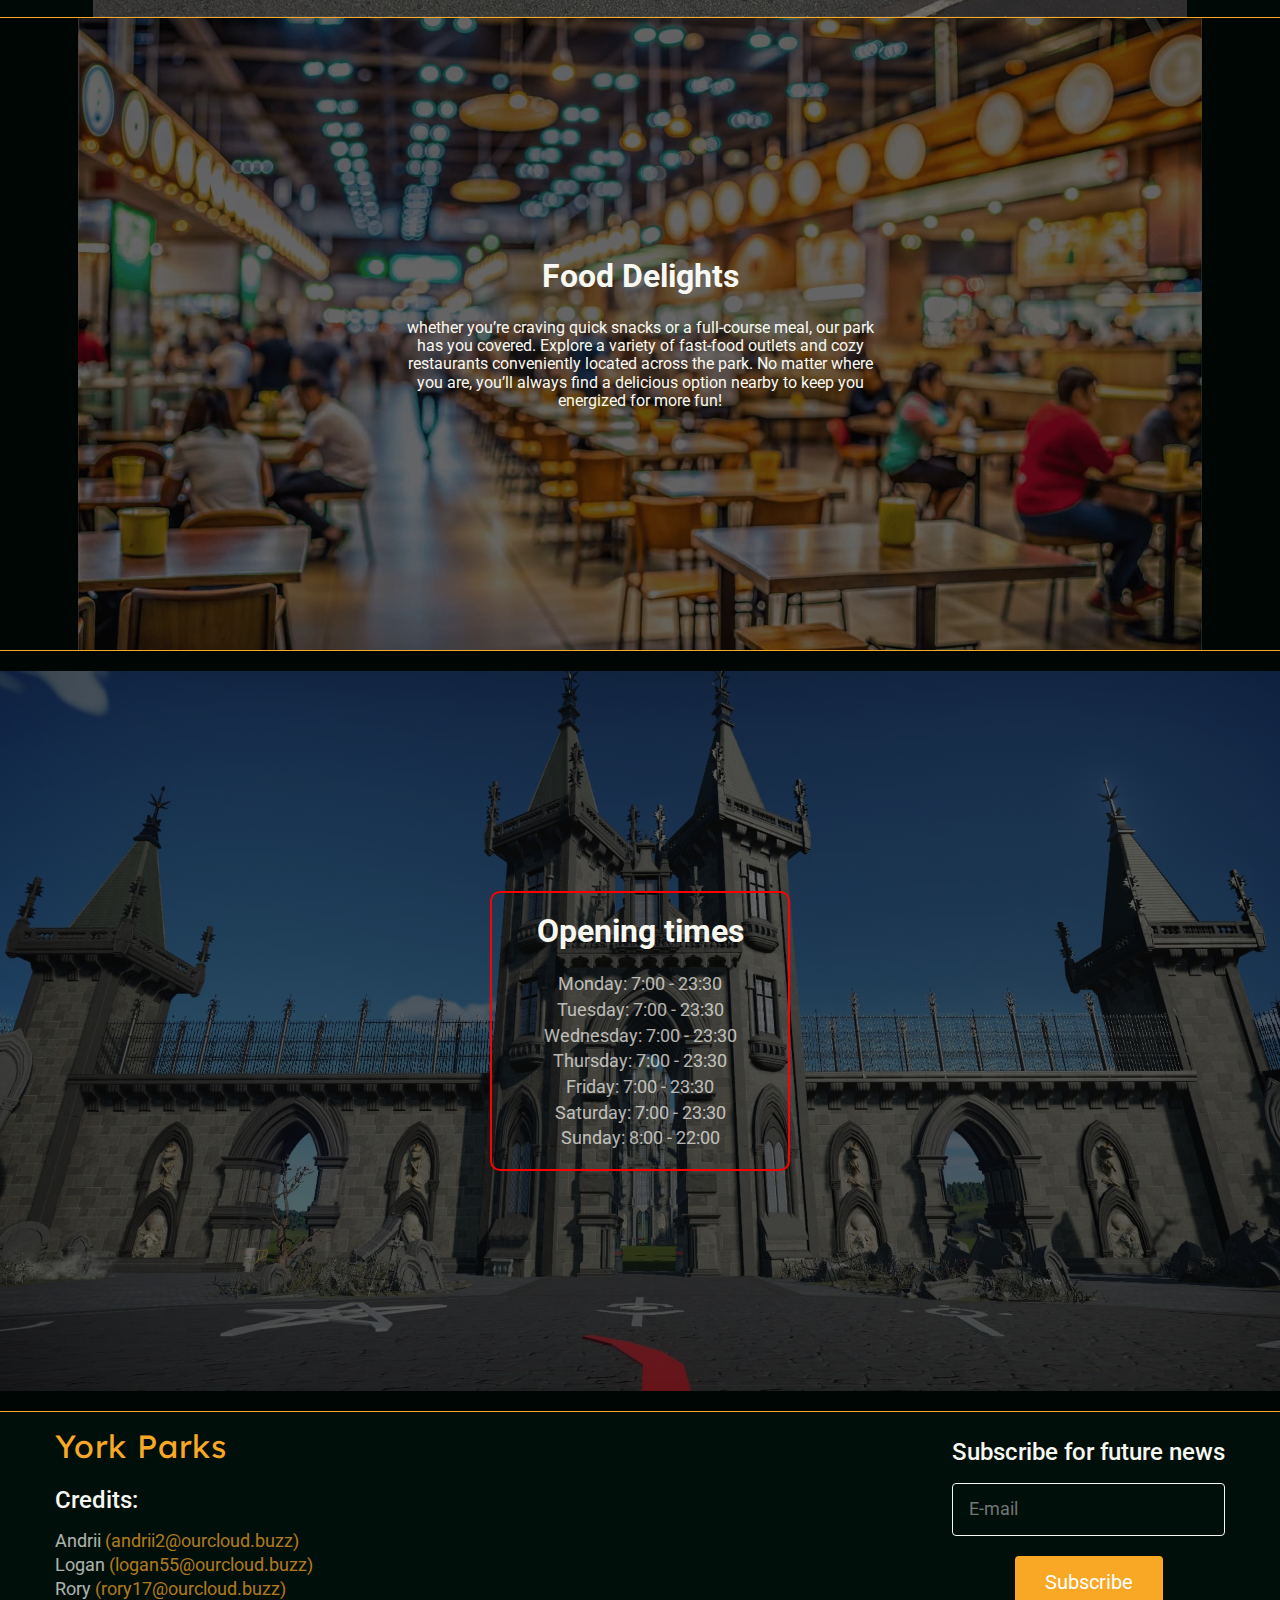
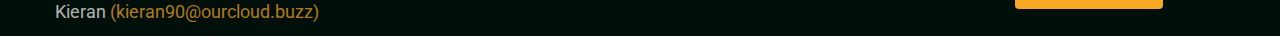
==== commit b27383ad: "Tickets modal window" ====
--- a/index.html
+++ b/index.html
@@ -23,14 +23,14 @@
         <li class="header-item"><a href="./aboutus.html">About Us</a></li>
         <li class="header-item"><a href="#"></a></li>
       </ul>
-      <button type="button" class="header-button">Buy Tickets</button>
+      <button type="button" class="header-button" data-modal-open>Buy Tickets</button>
     </div>
   </header>
   <main>
     <section class="hero">
       <div class="container hero-container">
         <h1 class="hero-title">York Parks, theme park of your dreams!</h1>
-        <button type="button" class="hero-button">Buy Tickets</button>
+        <a href="./rides.html"><button type="button" class="hero-button">Check out rides</button></a>
       </div>
     </section>
     <section class="events">
@@ -105,9 +105,34 @@
   <div class="backdrop is-hidden" data-modal>
     <div class="modal">
       <button type="button" class="close-button" data-modal-close></button>
+      <h2 class="modal-heading">Buy Tickets</h2>
+      <ul class="form">
+        <li class="form-item">
+          <input type="radio" class="form-input">
+          <div class="form-text">
+            <h2 class="form-tichead">Adult Ticket - £32</h2>
+            <p class="form-desc">For over 16 years old</p>
+          </div>
+        </li>
+        <li class="form-item">
+          <input type="radio" class="form-input">
+          <div class="form-text">
+            <h2 class="form-tichead">Children - £12</h2>
+            <p class="form-desc">Under 15 years old. Children under 0.9m receive free entry</p>
+          </div>
+        </li>
+        <li class="form-item">
+          <input type="radio" class="form-input">
+          <div class="form-text">
+            <h2 class="form-tichead">24 Hours Anytime Entry Adult - £52</h2>
+            <p class="form-desc">Entry anytime in the day only for £52, over 16 years old only</p>
+          </div>
+        </li>
+      </ul>
     </div>
   </div>
   <script src="./js/signup.js"></script>
+  <script src="./js/modal.js"></script>
 </body>
 
 </html>--- a/css/main.min.css
+++ b/css/main.min.css
@@ -1 +1 @@
-.time,.food,.shuttle,.events{padding:240px 0;background-color:#000f09;background-size:cover;background-position:center;background-repeat:no-repeat;border-bottom:solid 1px #f9a825}@media screen and (min-width: 1200px){.time,.food,.shuttle,.events{background-size:contain}}.footer-sub,.events-button,.hero-button{padding:15px 30px;border:none;border-radius:4px;background-color:#f9a825;font-size:20px;color:#fff}html{scroll-behavior:smooth}body{font-family:Roboto,sans-serif;font-size:18px;font-weight:400}.container{padding:0 15px;margin-left:auto;margin-right:auto}@media screen and (min-width: 480px){.container{width:480px}}@media screen and (min-width: 768px){.container{width:768px}}@media screen and (min-width: 1200px){.container{width:1200px}}.logo{font-family:lexend,sans-serif;font-size:32px;line-height:1.5;letter-spacing:.8px;color:#f9a825}h1,h2,h3,h4,h5,h6,p{margin:0}ul{margin:0;padding:0;list-style:none}a{text-decoration:none}img{display:block;height:auto;width:100%;max-width:100%}.header{position:fixed;width:100%;background-image:-webkit-gradient(linear, left top, left bottom, from(rgba(0, 0, 0, 0.6)));background-image:linear-gradient(to bottom, rgba(0, 0, 0, 0.6));height:52px}.header-content{display:-webkit-box;display:-ms-flexbox;display:flex;-webkit-box-pack:justify;-ms-flex-pack:justify;justify-content:space-between;-webkit-box-align:center;-ms-flex-align:center;align-items:center}.header-button{height:52px;border:none;color:#f8f8f2;background-color:#f9a825}.header-list{display:-webkit-box;display:-ms-flexbox;display:flex;gap:35px}.header-item a{color:#f9a825;opacity:.7}@media(hover: none){.header-item a{opacity:1}}.header-item a:hover,.header-item a:focus{opacity:1}.hero{padding:120px 0;background-image:-webkit-gradient(linear, left top, left bottom, from(rgba(0, 0, 0, 0.3))),url(../image/backgrounds/hero-background.jpg);background-image:linear-gradient(to bottom, rgba(0, 0, 0, 0.3)),url(../image/backgrounds/hero-background.jpg);background-size:cover;background-position-y:-170px;border-bottom:solid 1px #f9a825}@media screen and (max-width: 1200px){.hero{background-position-y:0px}}@media screen and (max-width: 768px){.hero{padding:68px 0}}.hero-container{display:-webkit-box;display:-ms-flexbox;display:flex;-webkit-box-align:center;-ms-flex-align:center;align-items:center;-webkit-box-orient:vertical;-webkit-box-direction:normal;-ms-flex-direction:column;flex-direction:column;gap:20px}.hero-title{text-align:center;letter-spacing:.63px;font-size:32px;line-height:1.6;color:#fff}@media screen and (max-width: 768px){.hero-title{margin-top:28px;font-size:22px}}.events{background-image:-webkit-gradient(linear, left top, left bottom, from(rgba(0, 0, 0, 0.6))),url(../image/backgrounds/events-background.jpg);background-image:linear-gradient(to bottom, rgba(0, 0, 0, 0.6)),url(../image/backgrounds/events-background.jpg)}.events-content{display:-webkit-box;display:-ms-flexbox;display:flex;-webkit-box-orient:vertical;-webkit-box-direction:normal;-ms-flex-direction:column;flex-direction:column;-webkit-box-align:center;-ms-flex-align:center;align-items:center}.events-title{font-size:32px;color:#f8f8f2}.events-desc{margin:24px 0;font-size:16px;color:#f8f8f2}.shuttle{background-image:-webkit-gradient(linear, left top, left bottom, from(rgba(0, 0, 0, 0.4))),url(../image/backgrounds/shuttle-background.jpg);background-image:linear-gradient(to bottom, rgba(0, 0, 0, 0.4)),url(../image/backgrounds/shuttle-background.jpg)}.shuttle-texts{display:-webkit-box;display:-ms-flexbox;display:flex;margin:0 auto;width:485px;-webkit-box-orient:vertical;-webkit-box-direction:normal;-ms-flex-direction:column;flex-direction:column}@media(max-width: 768px){.shuttle-texts{width:100%;padding:0 16px}}.shuttle-title{text-align:center;margin-bottom:24px;font-size:32px;color:#f8f8f2}.shuttle-desc{text-align:center;font-size:16px;color:#f8f8f2}.food{background-image:-webkit-gradient(linear, left top, left bottom, from(rgba(0, 0, 0, 0.6))),url(../image/backgrounds/food-background.jpg);background-image:linear-gradient(to bottom, rgba(0, 0, 0, 0.6)),url(../image/backgrounds/food-background.jpg)}.food-texts{display:-webkit-box;display:-ms-flexbox;display:flex;margin:0 auto;width:485px;-webkit-box-orient:vertical;-webkit-box-direction:normal;-ms-flex-direction:column;flex-direction:column}@media(max-width: 768px){.food-texts{width:100%;padding:0 16px}}.food-title{text-align:center;margin-bottom:24px;font-size:32px;color:#f8f8f2}.food-desc{text-align:center;font-size:16px;color:#f8f8f2}.time{background-image:-webkit-gradient(linear, left top, left bottom, from(rgba(0, 0, 0, 0.6))),url(../image/backgrounds/time-background.jpg);background-image:linear-gradient(to bottom, rgba(0, 0, 0, 0.6)),url(../image/backgrounds/time-background.jpg)}.time-texts{padding:20px 0;margin:0 auto;max-width:300px;border:solid 2px red;border-radius:10px}.time-title{text-align:center;margin-bottom:24px;font-size:32px;color:#f8f8f2}.time-list{display:-webkit-box;display:-ms-flexbox;display:flex;-webkit-box-align:center;-ms-flex-align:center;align-items:center;-webkit-box-orient:vertical;-webkit-box-direction:normal;-ms-flex-direction:column;flex-direction:column;gap:5px}.time-item{color:#f8f8f2;opacity:.7}.time-item a{color:#f9a825}.time-item:hover,.time-item:focus{opacity:1}@media(hover: none){.time-item{opacity:1}}.footer{text-align:center;padding:10px 0;background-color:#000f09}@media screen and (min-width: 1200px){.footer{text-align:left}}.footer-content{display:-webkit-box;display:-ms-flexbox;display:flex;-webkit-box-orient:horizontal;-webkit-box-direction:normal;-ms-flex-direction:row;flex-direction:row;-webkit-box-pack:justify;-ms-flex-pack:justify;justify-content:space-between}@media screen and (max-width: 1200px){.footer-content{-webkit-box-orient:vertical;-webkit-box-direction:normal;-ms-flex-direction:column;flex-direction:column}}.footer-title{margin:15px 0;font-weight:500;font-size:24px;line-height:1.3;color:#f8f8f2}.footer-person{margin-bottom:3px;color:#f8f8f2;opacity:.7}.footer-person a{color:#f9a825}.footer-person:hover,.footer-person:focus{opacity:1}@media(hover: none){.footer-person{opacity:1}}.footer-form{display:-webkit-box;display:-ms-flexbox;display:flex;-webkit-box-align:center;-ms-flex-align:center;align-items:center;-webkit-box-orient:vertical;-webkit-box-direction:normal;-ms-flex-direction:column;flex-direction:column;gap:20px}.footer-input{max-width:420px;width:100%;padding:15px 16px;background-color:#000f09;border-radius:4px;border:solid 1px #f8f8f2;color:#f8f8f2}+.aboutus,.time,.food,.shuttle,.events{padding:240px 0;background-color:#000f09;background-size:cover;background-position:center;background-repeat:no-repeat;border-bottom:solid 1px #f9a825}@media screen and (min-width: 1200px){.aboutus,.time,.food,.shuttle,.events{background-size:contain}}.footer-sub,.events-button,.hero-button{padding:15px 30px;border:none;border-radius:4px;background-color:#f9a825;font-size:20px;cursor:pointer;color:#fff}.is-hidden{position:absolute;white-space:nowrap;width:1px;height:1px;overflow:hidden;border:0;padding:0;opacity:0;pointer-events:none;clip:rect(0 0 0 0);-webkit-clip-path:inset(50%);clip-path:inset(50%);margin:-1px}html{scroll-behavior:smooth}body{font-family:Roboto,sans-serif;font-size:18px;font-weight:400}.container{padding:0 15px;margin-left:auto;margin-right:auto}@media screen and (min-width: 480px){.container{width:480px}}@media screen and (min-width: 768px){.container{width:768px}}@media screen and (min-width: 1200px){.container{width:1200px}}.logo{font-family:lexend,sans-serif;font-size:32px;line-height:1.5;letter-spacing:.8px;color:#f9a825}.logo::-moz-selection{color:#06ae00;background:rgba(6,174,0,.2)}.logo::selection{color:#06ae00;background:rgba(6,174,0,.2)}h1,h2,h3,h4,h5,h6,p{margin:0}ul{margin:0;padding:0;list-style:none}a{text-decoration:none}img{display:block;height:auto;width:100%;max-width:100%}.backdrop{position:fixed;top:0;left:0;width:100%;height:100%;opacity:1;background-color:rgba(0,0,0,.2);-webkit-transition:opacity 250ms cubic-bezier(0.4, 0, 0.2, 1);transition:opacity 250ms cubic-bezier(0.4, 0, 0.2, 1)}.modal{position:absolute;left:50%;top:50%;-webkit-transform:translate(-50%, -50%) scale(1);-ms-transform:translate(-50%, -50%) scale(1);transform:translate(-50%, -50%) scale(1);padding:40px;width:450px;height:609px;background-color:rgba(0,44,26,.9);border-radius:4px;-webkit-box-shadow:0px 1px 3px rgba(0,0,0,.12),0px 1px 1px rgba(0,0,0,.14),0px 2px 1px rgba(0,0,0,.2);box-shadow:0px 1px 3px rgba(0,0,0,.12),0px 1px 1px rgba(0,0,0,.14),0px 2px 1px rgba(0,0,0,.2);-webkit-transition:-webkit-transform 250ms cubic-bezier(0.4, 0, 0.2, 1);transition:-webkit-transform 250ms cubic-bezier(0.4, 0, 0.2, 1);transition:transform 250ms cubic-bezier(0.4, 0, 0.2, 1);transition:transform 250ms cubic-bezier(0.4, 0, 0.2, 1), -webkit-transform 250ms cubic-bezier(0.4, 0, 0.2, 1)}@media screen and (min-width: 1200px){.modal{width:528px;height:581px}}.backdrop.is-hidden .modal{-webkit-transform:translate(-50%, -50%) scale(0);-ms-transform:translate(-50%, -50%) scale(0);transform:translate(-50%, -50%) scale(0)}.no-scroll{overflow:hidden}.close-button{position:absolute;top:20px;right:20px;width:50px;height:50px;border:none;border-radius:50%}.modal-heading{font-size:32px;text-align:center;color:#f9a825;margin-bottom:30px}.form{display:-webkit-box;display:-ms-flexbox;display:flex;-webkit-box-orient:vertical;-webkit-box-direction:normal;-ms-flex-direction:column;flex-direction:column;gap:20px}.form-item{display:-webkit-box;display:-ms-flexbox;display:flex;padding:10px;gap:10px;border:rgba(255,255,255,.5) solid 1px;border-radius:4px}.form-item:hover,.form-item:focus{border:#fff solid 1px}.form-tichead{font-size:24px;color:#fff}.form-desc{font-size:16px;color:#ccc}.header{position:fixed;width:100%;background-image:-webkit-gradient(linear, left top, left bottom, from(rgba(0, 0, 0, 0.6)));background-image:linear-gradient(to bottom, rgba(0, 0, 0, 0.6));height:52px}.header-content{display:-webkit-box;display:-ms-flexbox;display:flex;-webkit-box-pack:justify;-ms-flex-pack:justify;justify-content:space-between;-webkit-box-align:center;-ms-flex-align:center;align-items:center}.header-button{height:52px;border:none;color:#f8f8f2;background-color:#f9a825}.header-list{display:-webkit-box;display:-ms-flexbox;display:flex;gap:35px}.header-item a{color:#f9a825;opacity:.7}@media(hover: none){.header-item a{opacity:1}}.header-item a:hover,.header-item a:focus{opacity:1}.hero{padding:120px 0;background-image:-webkit-gradient(linear, left top, left bottom, from(rgba(0, 0, 0, 0.3))),url(../image/backgrounds/hero-background.jpg);background-image:linear-gradient(to bottom, rgba(0, 0, 0, 0.3)),url(../image/backgrounds/hero-background.jpg);background-size:cover;background-position-y:-170px;border-bottom:solid 1px #f9a825}@media screen and (max-width: 1200px){.hero{background-position-y:0px}}@media screen and (max-width: 768px){.hero{padding:68px 0}}.hero-container{display:-webkit-box;display:-ms-flexbox;display:flex;-webkit-box-align:center;-ms-flex-align:center;align-items:center;-webkit-box-orient:vertical;-webkit-box-direction:normal;-ms-flex-direction:column;flex-direction:column;gap:20px}.hero-title{text-align:center;letter-spacing:.63px;font-size:32px;line-height:1.6;color:#fff}@media screen and (max-width: 768px){.hero-title{margin-top:28px;font-size:22px}}.events{background-image:-webkit-gradient(linear, left top, left bottom, from(rgba(0, 0, 0, 0.6))),url(../image/backgrounds/events-background.jpg);background-image:linear-gradient(to bottom, rgba(0, 0, 0, 0.6)),url(../image/backgrounds/events-background.jpg)}.events-content{display:-webkit-box;display:-ms-flexbox;display:flex;-webkit-box-orient:vertical;-webkit-box-direction:normal;-ms-flex-direction:column;flex-direction:column;-webkit-box-align:center;-ms-flex-align:center;align-items:center}.events-title{font-size:32px;color:#f8f8f2}.events-desc{margin:24px 0;font-size:16px;color:#f8f8f2}.shuttle{background-image:-webkit-gradient(linear, left top, left bottom, from(rgba(0, 0, 0, 0.4))),url(../image/backgrounds/shuttle-background.jpg);background-image:linear-gradient(to bottom, rgba(0, 0, 0, 0.4)),url(../image/backgrounds/shuttle-background.jpg)}.shuttle-texts{display:-webkit-box;display:-ms-flexbox;display:flex;margin:0 auto;width:485px;-webkit-box-orient:vertical;-webkit-box-direction:normal;-ms-flex-direction:column;flex-direction:column}@media(max-width: 768px){.shuttle-texts{width:100%;padding:0 16px}}.shuttle-title{text-align:center;margin-bottom:24px;font-size:32px;color:#f8f8f2}.shuttle-desc{text-align:center;font-size:16px;color:#f8f8f2}.food{background-image:-webkit-gradient(linear, left top, left bottom, from(rgba(0, 0, 0, 0.6))),url(../image/backgrounds/food-background.jpg);background-image:linear-gradient(to bottom, rgba(0, 0, 0, 0.6)),url(../image/backgrounds/food-background.jpg)}.food-texts{display:-webkit-box;display:-ms-flexbox;display:flex;margin:0 auto;width:485px;-webkit-box-orient:vertical;-webkit-box-direction:normal;-ms-flex-direction:column;flex-direction:column}@media(max-width: 768px){.food-texts{width:100%;padding:0 16px}}.food-title{text-align:center;margin-bottom:24px;font-size:32px;color:#f8f8f2}.food-desc{text-align:center;font-size:16px;color:#f8f8f2}.time{background-image:-webkit-gradient(linear, left top, left bottom, from(rgba(0, 0, 0, 0.6))),url(../image/backgrounds/time-background.jpg);background-image:linear-gradient(to bottom, rgba(0, 0, 0, 0.6)),url(../image/backgrounds/time-background.jpg)}.time-texts{padding:20px 0;margin:0 auto;max-width:300px;border:solid 2px red;border-radius:10px}.time-title{text-align:center;margin-bottom:24px;font-size:32px;color:#f8f8f2}.time-list{display:-webkit-box;display:-ms-flexbox;display:flex;-webkit-box-align:center;-ms-flex-align:center;align-items:center;-webkit-box-orient:vertical;-webkit-box-direction:normal;-ms-flex-direction:column;flex-direction:column;gap:5px}.time-item{color:#f8f8f2;opacity:.7}.time-item a{color:#f9a825}.time-item:hover,.time-item:focus{opacity:1}@media(hover: none){.time-item{opacity:1}}.footer{text-align:center;padding:10px 0;background-color:#000f09}@media screen and (min-width: 1200px){.footer{text-align:left}}.footer-content{display:-webkit-box;display:-ms-flexbox;display:flex;-webkit-box-orient:horizontal;-webkit-box-direction:normal;-ms-flex-direction:row;flex-direction:row;-webkit-box-pack:justify;-ms-flex-pack:justify;justify-content:space-between}@media screen and (max-width: 1200px){.footer-content{-webkit-box-orient:vertical;-webkit-box-direction:normal;-ms-flex-direction:column;flex-direction:column}}.footer-title{margin:15px 0;font-weight:500;font-size:24px;line-height:1.3;color:#f8f8f2}.footer-person{margin-bottom:3px;color:#f8f8f2;opacity:.7}.footer-person a{color:#f9a825}.footer-person:hover,.footer-person:focus{opacity:1}@media(hover: none){.footer-person{opacity:1}}.footer-form{display:-webkit-box;display:-ms-flexbox;display:flex;-webkit-box-align:center;-ms-flex-align:center;align-items:center;-webkit-box-orient:vertical;-webkit-box-direction:normal;-ms-flex-direction:column;flex-direction:column;gap:20px}.footer-input{max-width:420px;width:100%;padding:15px 16px;background-color:#000f09;border-radius:4px;border:solid 1px #f8f8f2;color:#f8f8f2}.aboutus{background-image:-webkit-gradient(linear, left top, left bottom, from(rgba(0, 0, 0, 0.7))),url(../image/backgrounds/aboutus-background.jpg);background-image:linear-gradient(to bottom, rgba(0, 0, 0, 0.7)),url(../image/backgrounds/aboutus-background.jpg);padding:60px;background-size:cover}.aboutus-heading{font-size:36px;line-height:1.9;text-align:center;letter-spacing:.86px;color:#fff}.aboutus-content{display:-webkit-box;display:-ms-flexbox;display:flex;-webkit-box-orient:vertical;-webkit-box-direction:normal;-ms-flex-direction:column;flex-direction:column;gap:10px}.aboutus-content p{font-size:20px;line-height:1.5;letter-spacing:.65px;text-align:center;color:#fff}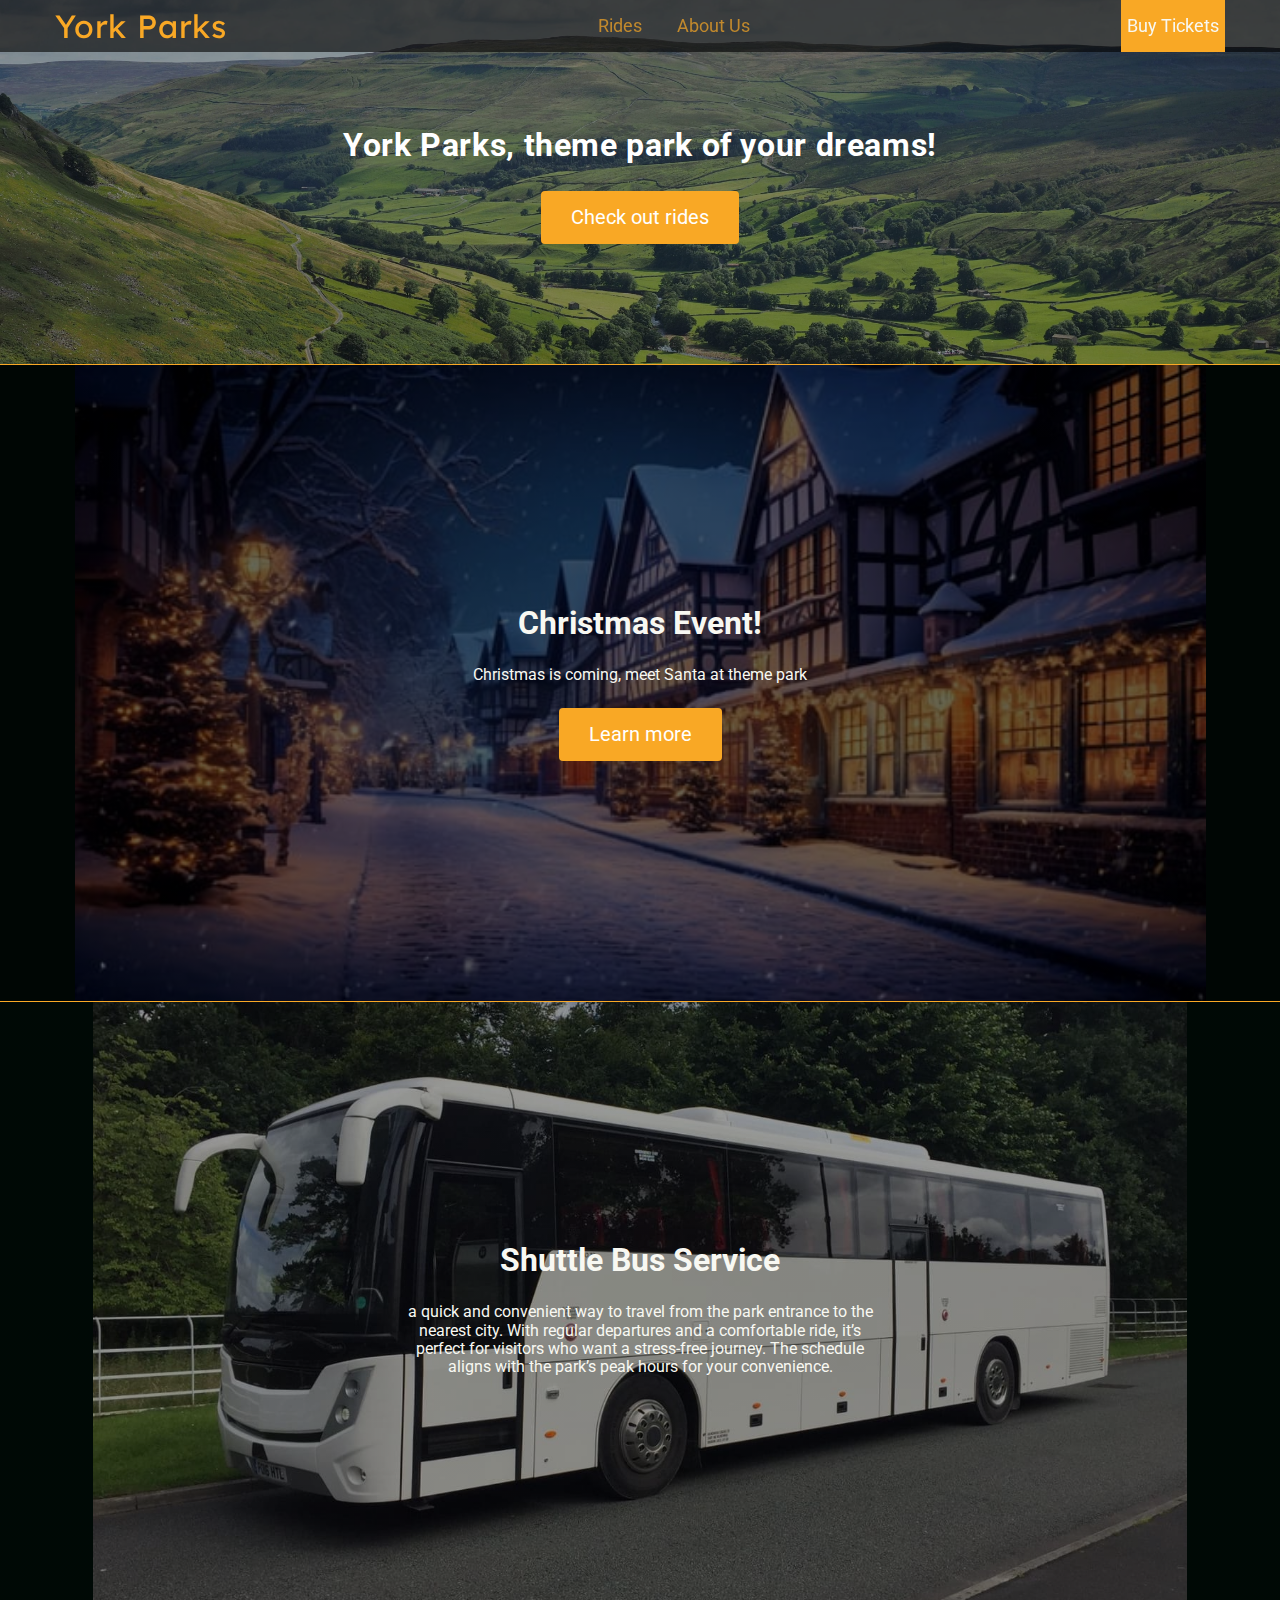
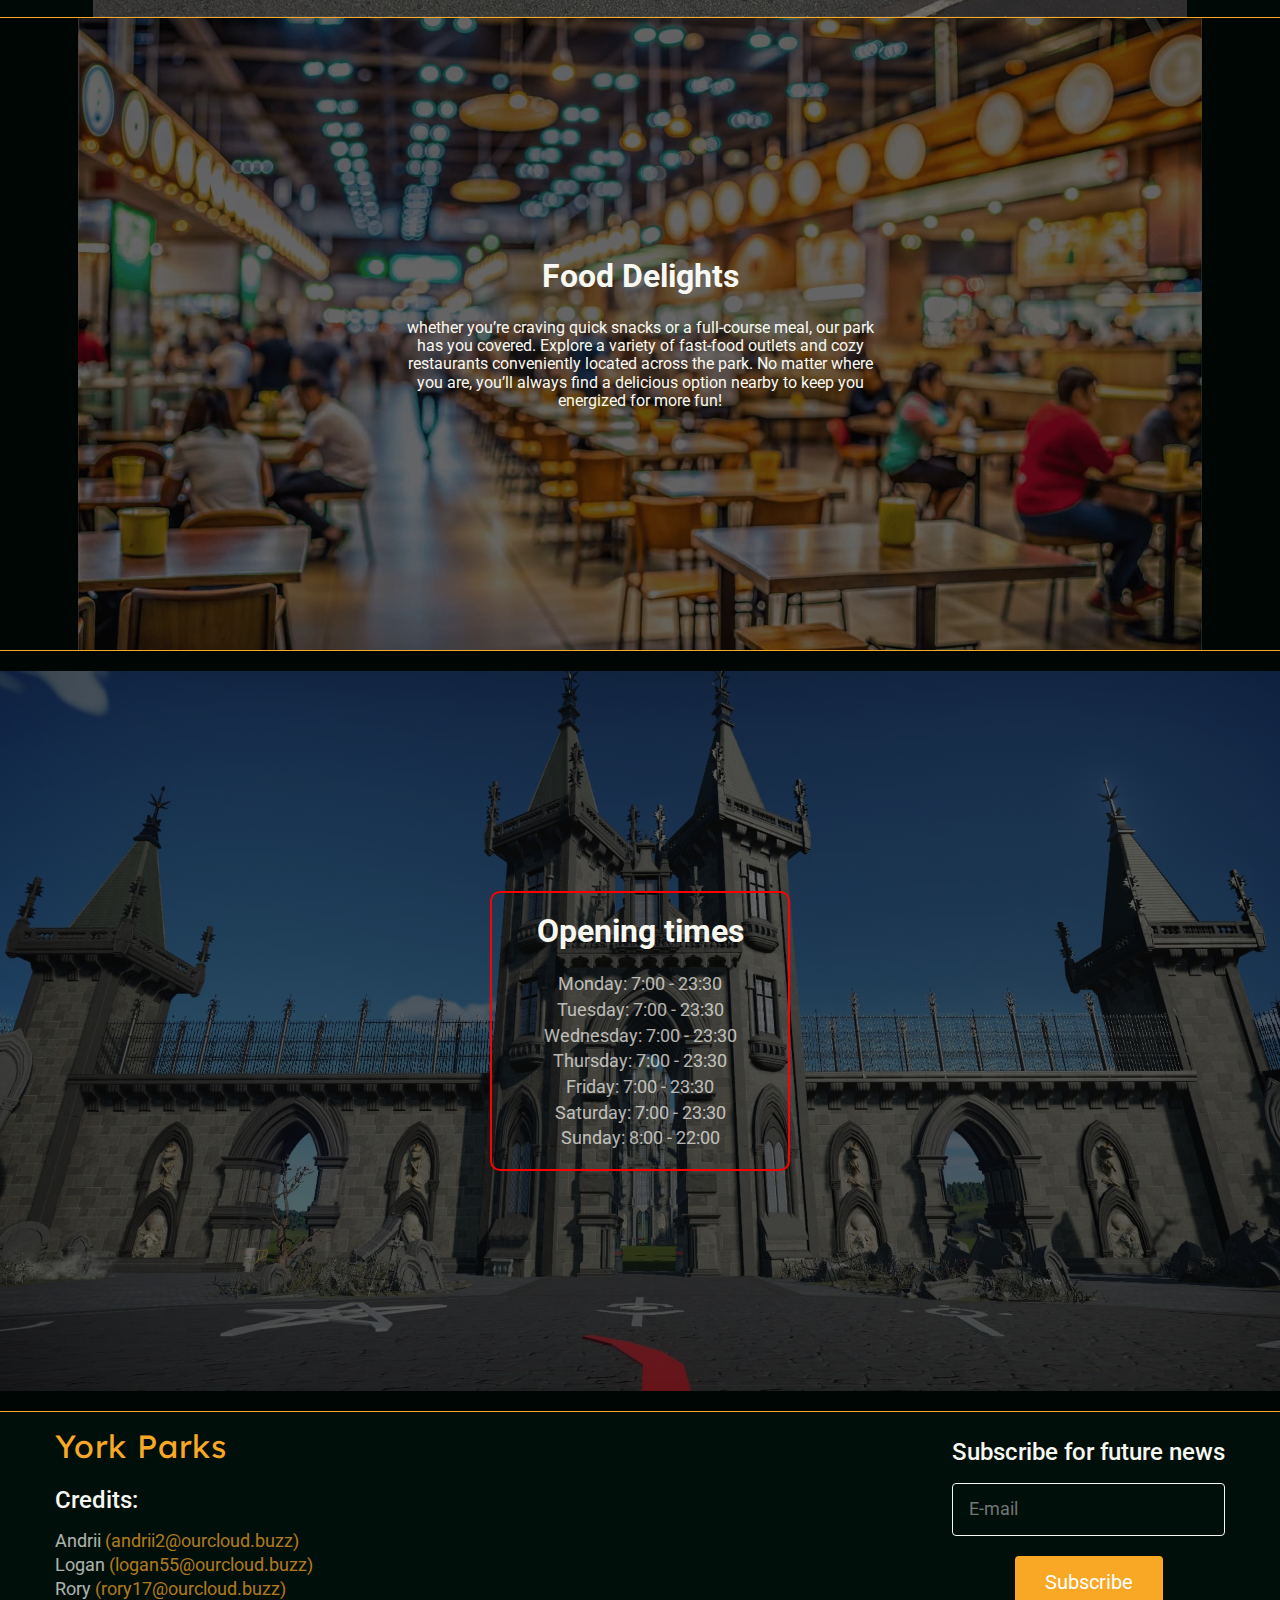
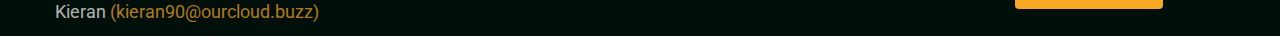
==== commit 5c8d7fd5: "Phone header size fix" ====
--- a/index.html
+++ b/index.html
@@ -21,7 +21,6 @@
       <ul class="header-list">
         <li class="header-item"><a href="./rides.html">Rides</a></li>
         <li class="header-item"><a href="./aboutus.html">About Us</a></li>
-        <li class="header-item"><a href="#"></a></li>
       </ul>
       <button type="button" class="header-button" data-modal-open>Buy Tickets</button>
     </div>
@@ -104,33 +103,44 @@
   </footer>
   <div class="backdrop is-hidden" data-modal>
     <div class="modal">
-      <button type="button" class="close-button" data-modal-close></button>
+      <button type="button" class="close-button" data-modal-close>
+        <svg>
+          <use href="./image/svg/close.svg"></use>
+        </svg>
+      </button>
       <h2 class="modal-heading">Buy Tickets</h2>
-      <ul class="form">
-        <li class="form-item">
-          <input type="radio" class="form-input">
-          <div class="form-text">
-            <h2 class="form-tichead">Adult Ticket - £32</h2>
-            <p class="form-desc">For over 16 years old</p>
+      <form class="form">
+        <fieldset class="form-field">
+          <legend class="form-legend">Choose your ticket type:</legend>
+          
+          <div class="form-item">
+            <input type="radio" id="adult-ticket" name="ticket" value="adult" class="form-input">
+            <label for="adult-ticket" class="form-text">
+              <h2 class="form-tichead">Adult Ticket - £32</h2>
+              <p class="form-desc">For over 16 years old</p>
+            </label>
           </div>
-        </li>
-        <li class="form-item">
-          <input type="radio" class="form-input">
-          <div class="form-text">
-            <h2 class="form-tichead">Children - £12</h2>
-            <p class="form-desc">Under 15 years old. Children under 0.9m receive free entry</p>
+  
+          <div class="form-item">
+            <input type="radio" id="children-ticket" name="ticket" value="children" class="form-input">
+            <label for="children-ticket" class="form-text">
+              <h2 class="form-tichead">Children - £12</h2>
+              <p class="form-desc">Under 15 years old. Children under 0.9m receive free entry</p>
+            </label>
           </div>
-        </li>
-        <li class="form-item">
-          <input type="radio" class="form-input">
-          <div class="form-text">
-            <h2 class="form-tichead">24 Hours Anytime Entry Adult - £52</h2>
-            <p class="form-desc">Entry anytime in the day only for £52, over 16 years old only</p>
+  
+          <div class="form-item">
+            <input type="radio" id="anytime-entry-adult" name="ticket" value="anytime-adult" class="form-input">
+            <label for="anytime-entry-adult" class="form-text">
+              <h2 class="form-tichead">24 Hours Anytime Entry Adult - £52</h2>
+              <p class="form-desc">Entry anytime in the day only for £52, over 16 years old only</p>
+            </label>
           </div>
-        </li>
-      </ul>
+          <button type="submit" class="form-button">Continue</button>
+        </fieldset>
+      </form>
     </div>
-  </div>
+  </div>  
   <script src="./js/signup.js"></script>
   <script src="./js/modal.js"></script>
 </body>
--- a/css/main.min.css
+++ b/css/main.min.css
@@ -1 +1 @@
-.aboutus,.time,.food,.shuttle,.events{padding:240px 0;background-color:#000f09;background-size:cover;background-position:center;background-repeat:no-repeat;border-bottom:solid 1px #f9a825}@media screen and (min-width: 1200px){.aboutus,.time,.food,.shuttle,.events{background-size:contain}}.footer-sub,.events-button,.hero-button{padding:15px 30px;border:none;border-radius:4px;background-color:#f9a825;font-size:20px;cursor:pointer;color:#fff}.is-hidden{position:absolute;white-space:nowrap;width:1px;height:1px;overflow:hidden;border:0;padding:0;opacity:0;pointer-events:none;clip:rect(0 0 0 0);-webkit-clip-path:inset(50%);clip-path:inset(50%);margin:-1px}html{scroll-behavior:smooth}body{font-family:Roboto,sans-serif;font-size:18px;font-weight:400}.container{padding:0 15px;margin-left:auto;margin-right:auto}@media screen and (min-width: 480px){.container{width:480px}}@media screen and (min-width: 768px){.container{width:768px}}@media screen and (min-width: 1200px){.container{width:1200px}}.logo{font-family:lexend,sans-serif;font-size:32px;line-height:1.5;letter-spacing:.8px;color:#f9a825}.logo::-moz-selection{color:#06ae00;background:rgba(6,174,0,.2)}.logo::selection{color:#06ae00;background:rgba(6,174,0,.2)}h1,h2,h3,h4,h5,h6,p{margin:0}ul{margin:0;padding:0;list-style:none}a{text-decoration:none}img{display:block;height:auto;width:100%;max-width:100%}.backdrop{position:fixed;top:0;left:0;width:100%;height:100%;opacity:1;background-color:rgba(0,0,0,.2);-webkit-transition:opacity 250ms cubic-bezier(0.4, 0, 0.2, 1);transition:opacity 250ms cubic-bezier(0.4, 0, 0.2, 1)}.modal{position:absolute;left:50%;top:50%;-webkit-transform:translate(-50%, -50%) scale(1);-ms-transform:translate(-50%, -50%) scale(1);transform:translate(-50%, -50%) scale(1);padding:40px;width:450px;height:609px;background-color:rgba(0,44,26,.9);border-radius:4px;-webkit-box-shadow:0px 1px 3px rgba(0,0,0,.12),0px 1px 1px rgba(0,0,0,.14),0px 2px 1px rgba(0,0,0,.2);box-shadow:0px 1px 3px rgba(0,0,0,.12),0px 1px 1px rgba(0,0,0,.14),0px 2px 1px rgba(0,0,0,.2);-webkit-transition:-webkit-transform 250ms cubic-bezier(0.4, 0, 0.2, 1);transition:-webkit-transform 250ms cubic-bezier(0.4, 0, 0.2, 1);transition:transform 250ms cubic-bezier(0.4, 0, 0.2, 1);transition:transform 250ms cubic-bezier(0.4, 0, 0.2, 1), -webkit-transform 250ms cubic-bezier(0.4, 0, 0.2, 1)}@media screen and (min-width: 1200px){.modal{width:528px;height:581px}}.backdrop.is-hidden .modal{-webkit-transform:translate(-50%, -50%) scale(0);-ms-transform:translate(-50%, -50%) scale(0);transform:translate(-50%, -50%) scale(0)}.no-scroll{overflow:hidden}.close-button{position:absolute;top:20px;right:20px;width:50px;height:50px;border:none;border-radius:50%}.modal-heading{font-size:32px;text-align:center;color:#f9a825;margin-bottom:30px}.form{display:-webkit-box;display:-ms-flexbox;display:flex;-webkit-box-orient:vertical;-webkit-box-direction:normal;-ms-flex-direction:column;flex-direction:column;gap:20px}.form-item{display:-webkit-box;display:-ms-flexbox;display:flex;padding:10px;gap:10px;border:rgba(255,255,255,.5) solid 1px;border-radius:4px}.form-item:hover,.form-item:focus{border:#fff solid 1px}.form-tichead{font-size:24px;color:#fff}.form-desc{font-size:16px;color:#ccc}.header{position:fixed;width:100%;background-image:-webkit-gradient(linear, left top, left bottom, from(rgba(0, 0, 0, 0.6)));background-image:linear-gradient(to bottom, rgba(0, 0, 0, 0.6));height:52px}.header-content{display:-webkit-box;display:-ms-flexbox;display:flex;-webkit-box-pack:justify;-ms-flex-pack:justify;justify-content:space-between;-webkit-box-align:center;-ms-flex-align:center;align-items:center}.header-button{height:52px;border:none;color:#f8f8f2;background-color:#f9a825}.header-list{display:-webkit-box;display:-ms-flexbox;display:flex;gap:35px}.header-item a{color:#f9a825;opacity:.7}@media(hover: none){.header-item a{opacity:1}}.header-item a:hover,.header-item a:focus{opacity:1}.hero{padding:120px 0;background-image:-webkit-gradient(linear, left top, left bottom, from(rgba(0, 0, 0, 0.3))),url(../image/backgrounds/hero-background.jpg);background-image:linear-gradient(to bottom, rgba(0, 0, 0, 0.3)),url(../image/backgrounds/hero-background.jpg);background-size:cover;background-position-y:-170px;border-bottom:solid 1px #f9a825}@media screen and (max-width: 1200px){.hero{background-position-y:0px}}@media screen and (max-width: 768px){.hero{padding:68px 0}}.hero-container{display:-webkit-box;display:-ms-flexbox;display:flex;-webkit-box-align:center;-ms-flex-align:center;align-items:center;-webkit-box-orient:vertical;-webkit-box-direction:normal;-ms-flex-direction:column;flex-direction:column;gap:20px}.hero-title{text-align:center;letter-spacing:.63px;font-size:32px;line-height:1.6;color:#fff}@media screen and (max-width: 768px){.hero-title{margin-top:28px;font-size:22px}}.events{background-image:-webkit-gradient(linear, left top, left bottom, from(rgba(0, 0, 0, 0.6))),url(../image/backgrounds/events-background.jpg);background-image:linear-gradient(to bottom, rgba(0, 0, 0, 0.6)),url(../image/backgrounds/events-background.jpg)}.events-content{display:-webkit-box;display:-ms-flexbox;display:flex;-webkit-box-orient:vertical;-webkit-box-direction:normal;-ms-flex-direction:column;flex-direction:column;-webkit-box-align:center;-ms-flex-align:center;align-items:center}.events-title{font-size:32px;color:#f8f8f2}.events-desc{margin:24px 0;font-size:16px;color:#f8f8f2}.shuttle{background-image:-webkit-gradient(linear, left top, left bottom, from(rgba(0, 0, 0, 0.4))),url(../image/backgrounds/shuttle-background.jpg);background-image:linear-gradient(to bottom, rgba(0, 0, 0, 0.4)),url(../image/backgrounds/shuttle-background.jpg)}.shuttle-texts{display:-webkit-box;display:-ms-flexbox;display:flex;margin:0 auto;width:485px;-webkit-box-orient:vertical;-webkit-box-direction:normal;-ms-flex-direction:column;flex-direction:column}@media(max-width: 768px){.shuttle-texts{width:100%;padding:0 16px}}.shuttle-title{text-align:center;margin-bottom:24px;font-size:32px;color:#f8f8f2}.shuttle-desc{text-align:center;font-size:16px;color:#f8f8f2}.food{background-image:-webkit-gradient(linear, left top, left bottom, from(rgba(0, 0, 0, 0.6))),url(../image/backgrounds/food-background.jpg);background-image:linear-gradient(to bottom, rgba(0, 0, 0, 0.6)),url(../image/backgrounds/food-background.jpg)}.food-texts{display:-webkit-box;display:-ms-flexbox;display:flex;margin:0 auto;width:485px;-webkit-box-orient:vertical;-webkit-box-direction:normal;-ms-flex-direction:column;flex-direction:column}@media(max-width: 768px){.food-texts{width:100%;padding:0 16px}}.food-title{text-align:center;margin-bottom:24px;font-size:32px;color:#f8f8f2}.food-desc{text-align:center;font-size:16px;color:#f8f8f2}.time{background-image:-webkit-gradient(linear, left top, left bottom, from(rgba(0, 0, 0, 0.6))),url(../image/backgrounds/time-background.jpg);background-image:linear-gradient(to bottom, rgba(0, 0, 0, 0.6)),url(../image/backgrounds/time-background.jpg)}.time-texts{padding:20px 0;margin:0 auto;max-width:300px;border:solid 2px red;border-radius:10px}.time-title{text-align:center;margin-bottom:24px;font-size:32px;color:#f8f8f2}.time-list{display:-webkit-box;display:-ms-flexbox;display:flex;-webkit-box-align:center;-ms-flex-align:center;align-items:center;-webkit-box-orient:vertical;-webkit-box-direction:normal;-ms-flex-direction:column;flex-direction:column;gap:5px}.time-item{color:#f8f8f2;opacity:.7}.time-item a{color:#f9a825}.time-item:hover,.time-item:focus{opacity:1}@media(hover: none){.time-item{opacity:1}}.footer{text-align:center;padding:10px 0;background-color:#000f09}@media screen and (min-width: 1200px){.footer{text-align:left}}.footer-content{display:-webkit-box;display:-ms-flexbox;display:flex;-webkit-box-orient:horizontal;-webkit-box-direction:normal;-ms-flex-direction:row;flex-direction:row;-webkit-box-pack:justify;-ms-flex-pack:justify;justify-content:space-between}@media screen and (max-width: 1200px){.footer-content{-webkit-box-orient:vertical;-webkit-box-direction:normal;-ms-flex-direction:column;flex-direction:column}}.footer-title{margin:15px 0;font-weight:500;font-size:24px;line-height:1.3;color:#f8f8f2}.footer-person{margin-bottom:3px;color:#f8f8f2;opacity:.7}.footer-person a{color:#f9a825}.footer-person:hover,.footer-person:focus{opacity:1}@media(hover: none){.footer-person{opacity:1}}.footer-form{display:-webkit-box;display:-ms-flexbox;display:flex;-webkit-box-align:center;-ms-flex-align:center;align-items:center;-webkit-box-orient:vertical;-webkit-box-direction:normal;-ms-flex-direction:column;flex-direction:column;gap:20px}.footer-input{max-width:420px;width:100%;padding:15px 16px;background-color:#000f09;border-radius:4px;border:solid 1px #f8f8f2;color:#f8f8f2}.aboutus{background-image:-webkit-gradient(linear, left top, left bottom, from(rgba(0, 0, 0, 0.7))),url(../image/backgrounds/aboutus-background.jpg);background-image:linear-gradient(to bottom, rgba(0, 0, 0, 0.7)),url(../image/backgrounds/aboutus-background.jpg);padding:60px;background-size:cover}.aboutus-heading{font-size:36px;line-height:1.9;text-align:center;letter-spacing:.86px;color:#fff}.aboutus-content{display:-webkit-box;display:-ms-flexbox;display:flex;-webkit-box-orient:vertical;-webkit-box-direction:normal;-ms-flex-direction:column;flex-direction:column;gap:10px}.aboutus-content p{font-size:20px;line-height:1.5;letter-spacing:.65px;text-align:center;color:#fff}+.aboutus,.time,.food,.shuttle,.events{padding:240px 0;background-color:#000f09;background-size:cover;background-position:center;background-repeat:no-repeat;border-bottom:solid 1px #f9a825}@media screen and (min-width: 1200px){.aboutus,.time,.food,.shuttle,.events{background-size:contain}}.footer-sub,.events-button,.hero-button,.form-button{padding:15px 30px;border:none;border-radius:4px;background-color:#f9a825;font-size:20px;cursor:pointer;color:#fff}.is-hidden{position:absolute;white-space:nowrap;width:1px;height:1px;overflow:hidden;border:0;padding:0;opacity:0;pointer-events:none;clip:rect(0 0 0 0);-webkit-clip-path:inset(50%);clip-path:inset(50%);margin:-1px}html{scroll-behavior:smooth}body{font-family:Roboto,sans-serif;font-size:18px;font-weight:400}.container{padding:0 15px;margin-left:auto;margin-right:auto}@media screen and (min-width: 480px){.container{width:480px}}@media screen and (min-width: 768px){.container{width:768px}}@media screen and (min-width: 1200px){.container{width:1200px}}.logo{font-family:lexend,sans-serif;font-size:32px;line-height:1.5;letter-spacing:.8px;color:#f9a825}.logo::-moz-selection{color:#06ae00;background:rgba(6,174,0,.2)}.logo::selection{color:#06ae00;background:rgba(6,174,0,.2)}h1,h2,h3,h4,h5,h6,p{margin:0}ul{margin:0;padding:0;list-style:none}a{text-decoration:none}img{display:block;height:auto;width:100%;max-width:100%}.backdrop{position:fixed;top:0;left:0;width:100%;height:100%;opacity:1;background-color:rgba(0,0,0,.2);-webkit-transition:opacity 250ms cubic-bezier(0.4, 0, 0.2, 1);transition:opacity 250ms cubic-bezier(0.4, 0, 0.2, 1)}.modal{position:absolute;left:50%;top:50%;-webkit-transform:translate(-50%, -50%) scale(1);-ms-transform:translate(-50%, -50%) scale(1);transform:translate(-50%, -50%) scale(1);padding:40px;width:450px;height:609px;background-color:rgba(0,44,26,.9);border-radius:4px;-webkit-box-shadow:0px 1px 3px rgba(0,0,0,.12),0px 1px 1px rgba(0,0,0,.14),0px 2px 1px rgba(0,0,0,.2);box-shadow:0px 1px 3px rgba(0,0,0,.12),0px 1px 1px rgba(0,0,0,.14),0px 2px 1px rgba(0,0,0,.2);-webkit-transition:-webkit-transform 250ms cubic-bezier(0.4, 0, 0.2, 1);transition:-webkit-transform 250ms cubic-bezier(0.4, 0, 0.2, 1);transition:transform 250ms cubic-bezier(0.4, 0, 0.2, 1);transition:transform 250ms cubic-bezier(0.4, 0, 0.2, 1), -webkit-transform 250ms cubic-bezier(0.4, 0, 0.2, 1)}@media screen and (min-width: 1200px){.modal{width:528px;height:581px}}.backdrop.is-hidden .modal{-webkit-transform:translate(-50%, -50%) scale(0);-ms-transform:translate(-50%, -50%) scale(0);transform:translate(-50%, -50%) scale(0)}.no-scroll{overflow:hidden}.close-button{position:absolute;top:20px;right:20px;width:50px;height:50px;border:none;border-radius:50%}.modal-heading{font-size:32px;text-align:center;color:#f9a825;margin-bottom:30px}.form-field{display:-webkit-box;display:-ms-flexbox;display:flex;-webkit-box-orient:vertical;-webkit-box-direction:normal;-ms-flex-direction:column;flex-direction:column;gap:20px;border:none}.form-legend{font-size:20px;text-align:center;color:#fff}.form-item{display:-webkit-box;display:-ms-flexbox;display:flex;padding:10px;gap:10px;border:rgba(255,255,255,.5) solid 1px;border-radius:4px}.form-item:hover,.form-item:focus{border:#fff solid 1px}.form-tichead{font-size:20px;color:#fff}.form-desc{font-size:16px;color:#ccc}.header{position:fixed;width:100%;background-image:-webkit-gradient(linear, left top, left bottom, from(rgba(0, 0, 0, 0.6)));background-image:linear-gradient(to bottom, rgba(0, 0, 0, 0.6));height:52px}.header-content{display:-webkit-box;display:-ms-flexbox;display:flex;-webkit-box-pack:justify;-ms-flex-pack:justify;justify-content:space-between;-webkit-box-align:center;-ms-flex-align:center;align-items:center}.header-button{height:52px;border:none;color:#f8f8f2;background-color:#f9a825}.header-list{display:-webkit-box;display:-ms-flexbox;display:flex;gap:35px}@media screen and (max-width: 480px){.header-list{display:none}}.header-item a{color:#f9a825;opacity:.7}@media(hover: none){.header-item a{opacity:1}}.header-item a:hover,.header-item a:focus{opacity:1}.hero{padding:120px 0;background-image:-webkit-gradient(linear, left top, left bottom, from(rgba(0, 0, 0, 0.3))),url(../image/backgrounds/hero-background.jpg);background-image:linear-gradient(to bottom, rgba(0, 0, 0, 0.3)),url(../image/backgrounds/hero-background.jpg);background-size:cover;background-position-y:-170px;border-bottom:solid 1px #f9a825}@media screen and (max-width: 1200px){.hero{background-position-y:0px}}@media screen and (max-width: 768px){.hero{padding:68px 0}}.hero-container{display:-webkit-box;display:-ms-flexbox;display:flex;-webkit-box-align:center;-ms-flex-align:center;align-items:center;-webkit-box-orient:vertical;-webkit-box-direction:normal;-ms-flex-direction:column;flex-direction:column;gap:20px}.hero-title{text-align:center;letter-spacing:.63px;font-size:32px;line-height:1.6;color:#fff}@media screen and (max-width: 768px){.hero-title{margin-top:28px;font-size:22px}}.events{background-image:-webkit-gradient(linear, left top, left bottom, from(rgba(0, 0, 0, 0.6))),url(../image/backgrounds/events-background.jpg);background-image:linear-gradient(to bottom, rgba(0, 0, 0, 0.6)),url(../image/backgrounds/events-background.jpg)}.events-content{display:-webkit-box;display:-ms-flexbox;display:flex;-webkit-box-orient:vertical;-webkit-box-direction:normal;-ms-flex-direction:column;flex-direction:column;-webkit-box-align:center;-ms-flex-align:center;align-items:center}.events-title{font-size:32px;color:#f8f8f2}.events-desc{margin:24px 0;font-size:16px;color:#f8f8f2}.shuttle{background-image:-webkit-gradient(linear, left top, left bottom, from(rgba(0, 0, 0, 0.4))),url(../image/backgrounds/shuttle-background.jpg);background-image:linear-gradient(to bottom, rgba(0, 0, 0, 0.4)),url(../image/backgrounds/shuttle-background.jpg)}.shuttle-texts{display:-webkit-box;display:-ms-flexbox;display:flex;margin:0 auto;width:485px;-webkit-box-orient:vertical;-webkit-box-direction:normal;-ms-flex-direction:column;flex-direction:column}@media(max-width: 768px){.shuttle-texts{width:100%;padding:0 16px}}.shuttle-title{text-align:center;margin-bottom:24px;font-size:32px;color:#f8f8f2}.shuttle-desc{text-align:center;font-size:16px;color:#f8f8f2}.food{background-image:-webkit-gradient(linear, left top, left bottom, from(rgba(0, 0, 0, 0.6))),url(../image/backgrounds/food-background.jpg);background-image:linear-gradient(to bottom, rgba(0, 0, 0, 0.6)),url(../image/backgrounds/food-background.jpg)}.food-texts{display:-webkit-box;display:-ms-flexbox;display:flex;margin:0 auto;width:485px;-webkit-box-orient:vertical;-webkit-box-direction:normal;-ms-flex-direction:column;flex-direction:column}@media(max-width: 768px){.food-texts{width:100%;padding:0 16px}}.food-title{text-align:center;margin-bottom:24px;font-size:32px;color:#f8f8f2}.food-desc{text-align:center;font-size:16px;color:#f8f8f2}.time{background-image:-webkit-gradient(linear, left top, left bottom, from(rgba(0, 0, 0, 0.6))),url(../image/backgrounds/time-background.jpg);background-image:linear-gradient(to bottom, rgba(0, 0, 0, 0.6)),url(../image/backgrounds/time-background.jpg)}.time-texts{padding:20px 0;margin:0 auto;max-width:300px;border:solid 2px red;border-radius:10px}.time-title{text-align:center;margin-bottom:24px;font-size:32px;color:#f8f8f2}.time-list{display:-webkit-box;display:-ms-flexbox;display:flex;-webkit-box-align:center;-ms-flex-align:center;align-items:center;-webkit-box-orient:vertical;-webkit-box-direction:normal;-ms-flex-direction:column;flex-direction:column;gap:5px}.time-item{color:#f8f8f2;opacity:.7}.time-item a{color:#f9a825}.time-item:hover,.time-item:focus{opacity:1}@media(hover: none){.time-item{opacity:1}}.footer{text-align:center;padding:10px 0;background-color:#000f09}@media screen and (min-width: 1200px){.footer{text-align:left}}.footer-content{display:-webkit-box;display:-ms-flexbox;display:flex;-webkit-box-orient:horizontal;-webkit-box-direction:normal;-ms-flex-direction:row;flex-direction:row;-webkit-box-pack:justify;-ms-flex-pack:justify;justify-content:space-between}@media screen and (max-width: 1200px){.footer-content{-webkit-box-orient:vertical;-webkit-box-direction:normal;-ms-flex-direction:column;flex-direction:column}}.footer-title{margin:15px 0;font-weight:500;font-size:24px;line-height:1.3;color:#f8f8f2}.footer-person{margin-bottom:3px;color:#f8f8f2;opacity:.7}.footer-person a{color:#f9a825}.footer-person:hover,.footer-person:focus{opacity:1}@media(hover: none){.footer-person{opacity:1}}.footer-form{display:-webkit-box;display:-ms-flexbox;display:flex;-webkit-box-align:center;-ms-flex-align:center;align-items:center;-webkit-box-orient:vertical;-webkit-box-direction:normal;-ms-flex-direction:column;flex-direction:column;gap:20px}.footer-input{max-width:420px;width:100%;padding:15px 16px;background-color:#000f09;border-radius:4px;border:solid 1px #f8f8f2;color:#f8f8f2}.aboutus{background-image:-webkit-gradient(linear, left top, left bottom, from(rgba(0, 0, 0, 0.7))),url(../image/backgrounds/aboutus-background.jpg);background-image:linear-gradient(to bottom, rgba(0, 0, 0, 0.7)),url(../image/backgrounds/aboutus-background.jpg);padding:60px;background-size:cover}.aboutus-heading{font-size:36px;line-height:1.9;text-align:center;letter-spacing:.86px;color:#fff}.aboutus-content{display:-webkit-box;display:-ms-flexbox;display:flex;-webkit-box-orient:vertical;-webkit-box-direction:normal;-ms-flex-direction:column;flex-direction:column;gap:10px}.aboutus-content p{font-size:20px;line-height:1.5;letter-spacing:.65px;text-align:center;color:#fff}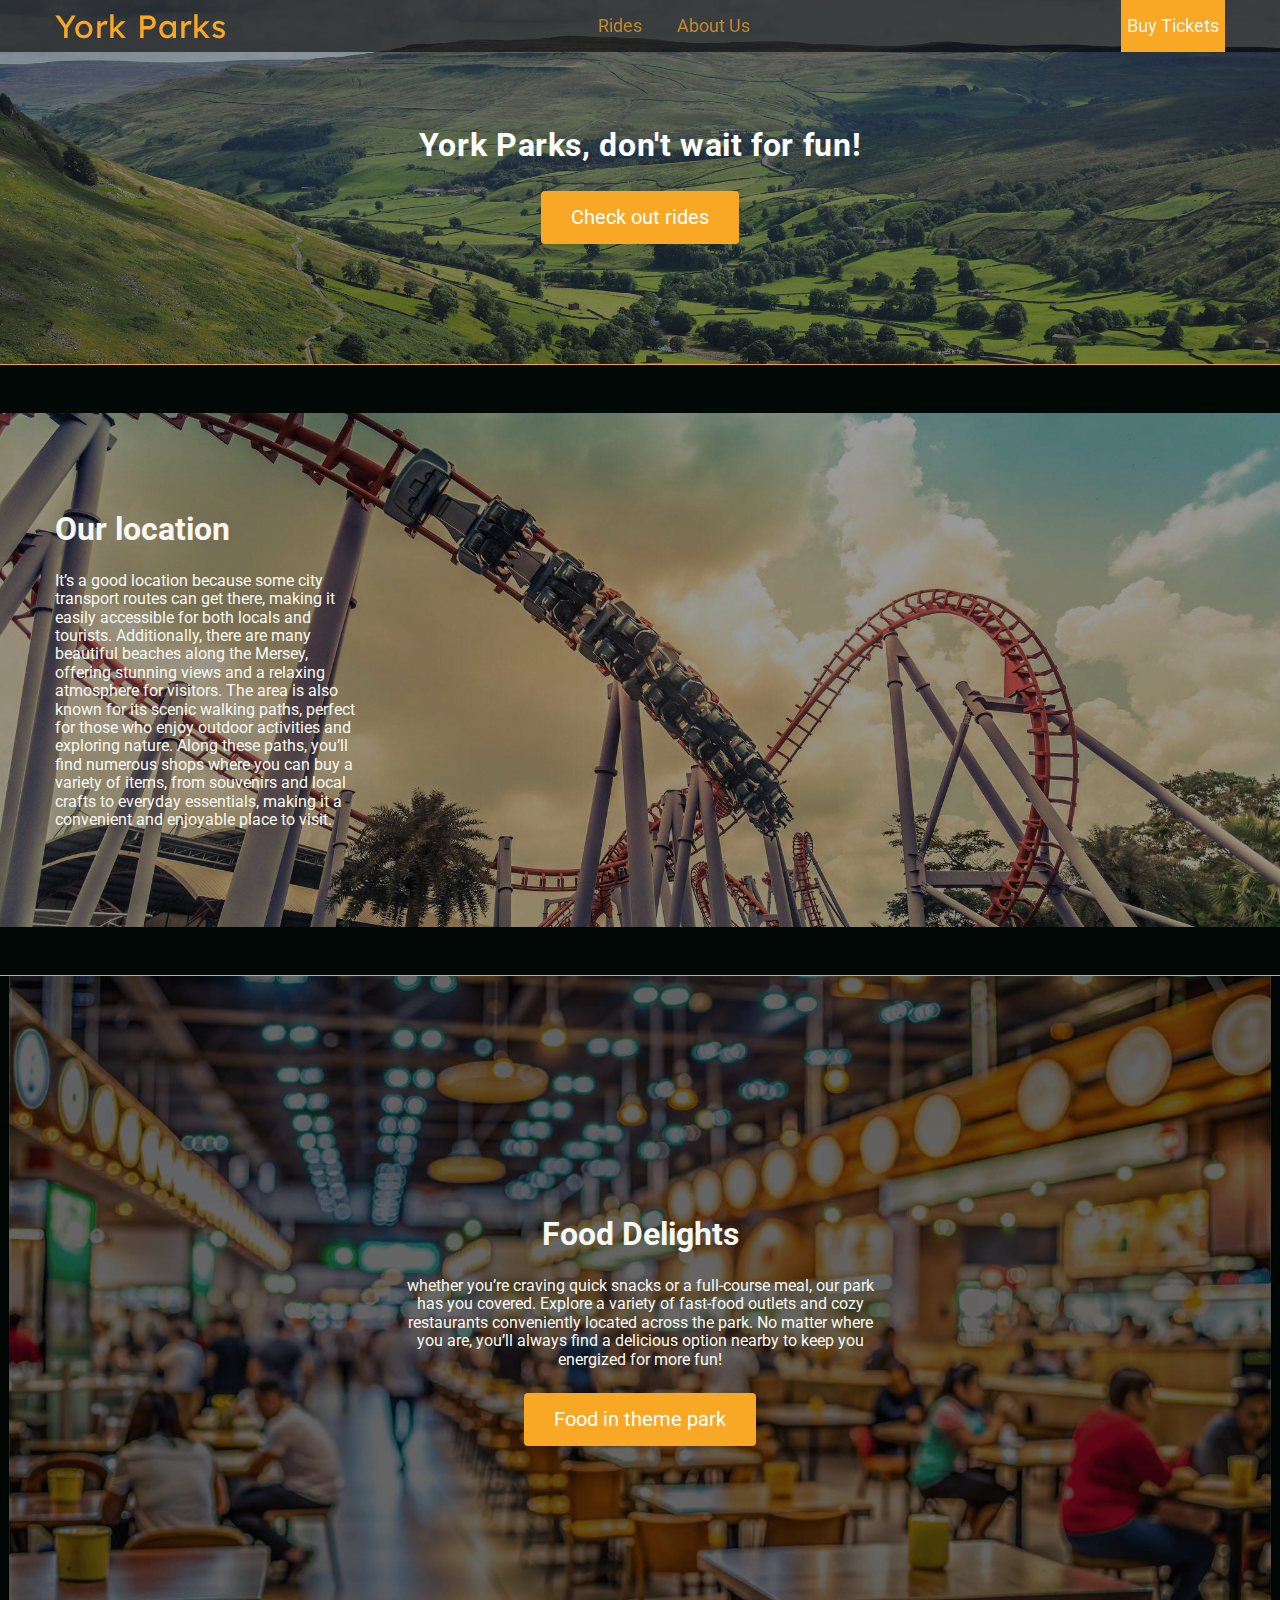
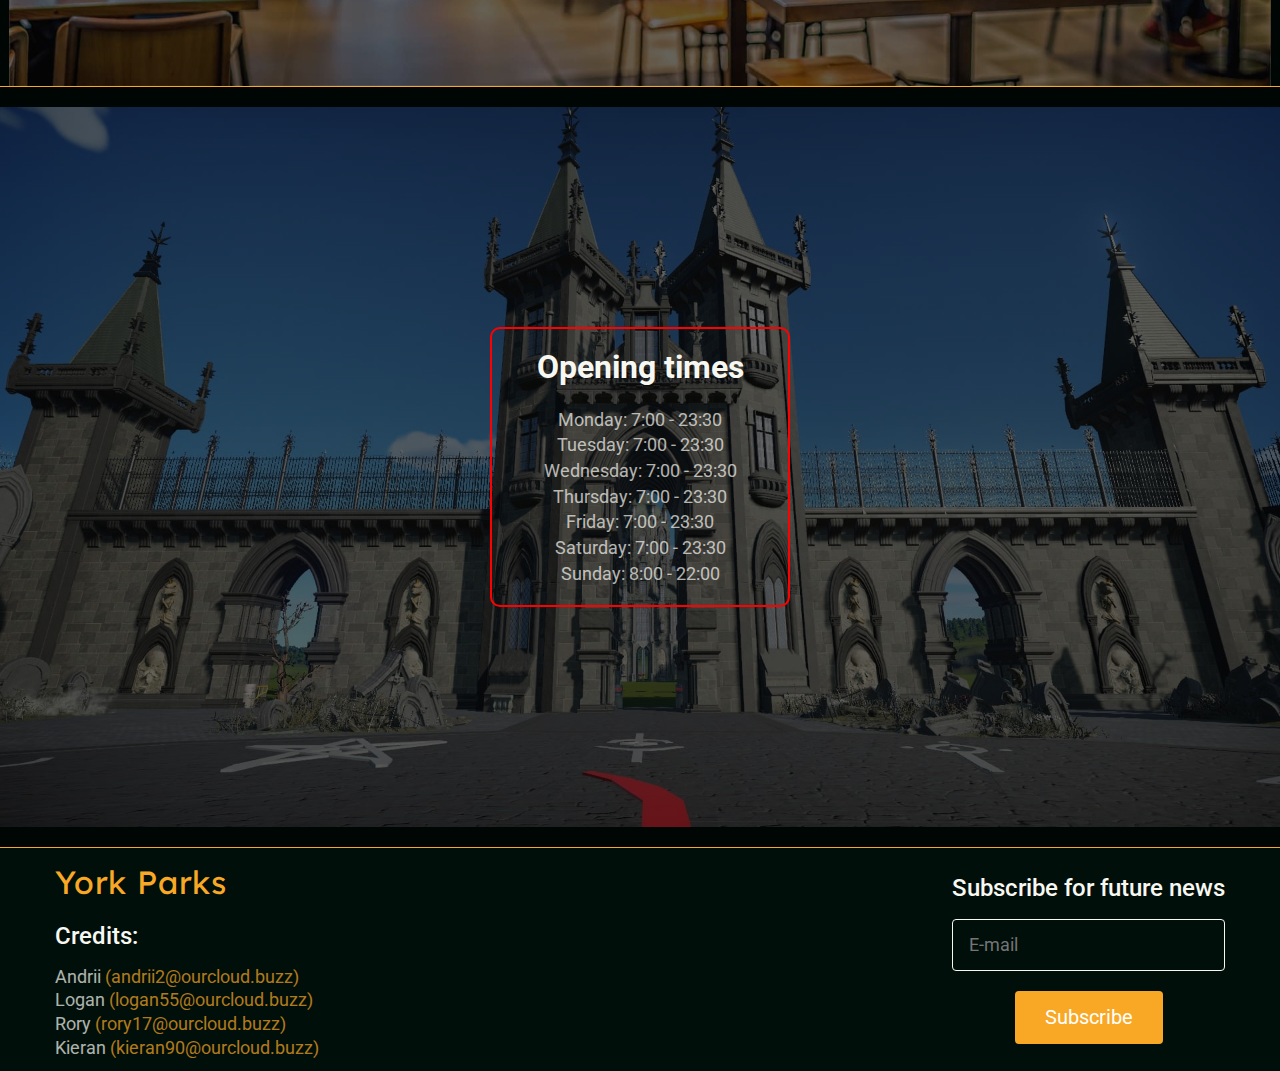
==== commit a6ec8cbb: "mobile map size fix" ====
--- a/index.html
+++ b/index.html
@@ -28,26 +28,22 @@
   <main>
     <section class="hero">
       <div class="container hero-container">
-        <h1 class="hero-title">York Parks, theme park of your dreams!</h1>
+        <h1 class="hero-title">York Parks, don't wait for fun!</h1>
         <a href="./rides.html"><button type="button" class="hero-button">Check out rides</button></a>
       </div>
     </section>
-    <section class="events">
+    <section class="location">
       <div class="container">
-        <div class="events-content">
-          <h2 class="events-title">Christmas Event!</h2>
-          <p class="events-desc">Christmas is coming, meet Santa at theme park</p>
-          <button type="button" class="events-button">Learn more</button>
-        </div>
-      </div>
-    </section>
-    <section class="shuttle">
-      <div class="container">
-        <div class="shuttle-texts">
-          <h2 class="shuttle-title">Shuttle Bus Service</h2>
-          <p class="shuttle-desc">a quick and convenient way to travel from the park entrance to the nearest city. With
-            regular departures and a comfortable ride, it’s perfect for visitors who want a stress-free journey. The
-            schedule aligns with the park’s peak hours for your convenience.</p>
+        <div class="location-content">
+          <div class="location-texts">
+            <h2 class="location-title">Our location</h2>
+            <p class="location-desc">It’s a good location because some city transport routes can get there, making it easily accessible for both locals and tourists. Additionally, there are many beautiful beaches along the Mersey, offering stunning views and a relaxing atmosphere for visitors. The area is also known for its scenic walking paths, perfect for those who enjoy outdoor activities and exploring nature. Along these paths, you’ll find numerous shops where you can buy a variety of items, from souvenirs and local crafts to everyday essentials, making it a convenient and enjoyable place to visit.
+            </p>
+          </div>
+          <iframe
+            src="https://www.google.com/maps/embed?pb=!1m17!1m12!1m3!1d226508.6882341418!2d-3.003093043820876!3d53.561013231922416!2m3!1f0!2f0!3f0!3m2!1i1024!2i768!4f13.1!3m2!1m1!2zNTPCsDMxJzUwLjgiTiAywrA1OSc0Ny4yIlc!5e1!3m2!1suk!2suk!4v1738456016172!5m2!1suk!2suk"
+            width="400" height="450" style="border:0;" allowfullscreen="" loading="lazy"
+            referrerpolicy="no-referrer-when-downgrade"></iframe>
         </div>
       </div>
     </section>
@@ -58,6 +54,7 @@
           <p class="food-desc">whether you’re craving quick snacks or a full-course meal, our park has you covered.
             Explore a variety of fast-food outlets and cozy restaurants conveniently located across the park. No matter
             where you are, you’ll always find a delicious option nearby to keep you energized for more fun!</p>
+          <a href="./food.html"><button type="button" class="food-button">Food in theme park</button></a>
         </div>
       </div>
     </section>
@@ -104,15 +101,13 @@
   <div class="backdrop is-hidden" data-modal>
     <div class="modal">
       <button type="button" class="close-button" data-modal-close>
-        <svg>
-          <use href="./image/svg/close.svg"></use>
-        </svg>
+        ✘
       </button>
       <h2 class="modal-heading">Buy Tickets</h2>
       <form class="form">
         <fieldset class="form-field">
           <legend class="form-legend">Choose your ticket type:</legend>
-          
+
           <div class="form-item">
             <input type="radio" id="adult-ticket" name="ticket" value="adult" class="form-input">
             <label for="adult-ticket" class="form-text">
@@ -120,7 +115,7 @@
               <p class="form-desc">For over 16 years old</p>
             </label>
           </div>
-  
+
           <div class="form-item">
             <input type="radio" id="children-ticket" name="ticket" value="children" class="form-input">
             <label for="children-ticket" class="form-text">
@@ -128,7 +123,7 @@
               <p class="form-desc">Under 15 years old. Children under 0.9m receive free entry</p>
             </label>
           </div>
-  
+
           <div class="form-item">
             <input type="radio" id="anytime-entry-adult" name="ticket" value="anytime-adult" class="form-input">
             <label for="anytime-entry-adult" class="form-text">
@@ -140,7 +135,7 @@
         </fieldset>
       </form>
     </div>
-  </div>  
+  </div>
   <script src="./js/signup.js"></script>
   <script src="./js/modal.js"></script>
 </body>
--- a/css/main.min.css
+++ b/css/main.min.css
@@ -1 +1 @@
-.aboutus,.time,.food,.shuttle,.events{padding:240px 0;background-color:#000f09;background-size:cover;background-position:center;background-repeat:no-repeat;border-bottom:solid 1px #f9a825}@media screen and (min-width: 1200px){.aboutus,.time,.food,.shuttle,.events{background-size:contain}}.footer-sub,.events-button,.hero-button,.form-button{padding:15px 30px;border:none;border-radius:4px;background-color:#f9a825;font-size:20px;cursor:pointer;color:#fff}.is-hidden{position:absolute;white-space:nowrap;width:1px;height:1px;overflow:hidden;border:0;padding:0;opacity:0;pointer-events:none;clip:rect(0 0 0 0);-webkit-clip-path:inset(50%);clip-path:inset(50%);margin:-1px}html{scroll-behavior:smooth}body{font-family:Roboto,sans-serif;font-size:18px;font-weight:400}.container{padding:0 15px;margin-left:auto;margin-right:auto}@media screen and (min-width: 480px){.container{width:480px}}@media screen and (min-width: 768px){.container{width:768px}}@media screen and (min-width: 1200px){.container{width:1200px}}.logo{font-family:lexend,sans-serif;font-size:32px;line-height:1.5;letter-spacing:.8px;color:#f9a825}.logo::-moz-selection{color:#06ae00;background:rgba(6,174,0,.2)}.logo::selection{color:#06ae00;background:rgba(6,174,0,.2)}h1,h2,h3,h4,h5,h6,p{margin:0}ul{margin:0;padding:0;list-style:none}a{text-decoration:none}img{display:block;height:auto;width:100%;max-width:100%}.backdrop{position:fixed;top:0;left:0;width:100%;height:100%;opacity:1;background-color:rgba(0,0,0,.2);-webkit-transition:opacity 250ms cubic-bezier(0.4, 0, 0.2, 1);transition:opacity 250ms cubic-bezier(0.4, 0, 0.2, 1)}.modal{position:absolute;left:50%;top:50%;-webkit-transform:translate(-50%, -50%) scale(1);-ms-transform:translate(-50%, -50%) scale(1);transform:translate(-50%, -50%) scale(1);padding:40px;width:450px;height:609px;background-color:rgba(0,44,26,.9);border-radius:4px;-webkit-box-shadow:0px 1px 3px rgba(0,0,0,.12),0px 1px 1px rgba(0,0,0,.14),0px 2px 1px rgba(0,0,0,.2);box-shadow:0px 1px 3px rgba(0,0,0,.12),0px 1px 1px rgba(0,0,0,.14),0px 2px 1px rgba(0,0,0,.2);-webkit-transition:-webkit-transform 250ms cubic-bezier(0.4, 0, 0.2, 1);transition:-webkit-transform 250ms cubic-bezier(0.4, 0, 0.2, 1);transition:transform 250ms cubic-bezier(0.4, 0, 0.2, 1);transition:transform 250ms cubic-bezier(0.4, 0, 0.2, 1), -webkit-transform 250ms cubic-bezier(0.4, 0, 0.2, 1)}@media screen and (min-width: 1200px){.modal{width:528px;height:581px}}.backdrop.is-hidden .modal{-webkit-transform:translate(-50%, -50%) scale(0);-ms-transform:translate(-50%, -50%) scale(0);transform:translate(-50%, -50%) scale(0)}.no-scroll{overflow:hidden}.close-button{position:absolute;top:20px;right:20px;width:50px;height:50px;border:none;border-radius:50%}.modal-heading{font-size:32px;text-align:center;color:#f9a825;margin-bottom:30px}.form-field{display:-webkit-box;display:-ms-flexbox;display:flex;-webkit-box-orient:vertical;-webkit-box-direction:normal;-ms-flex-direction:column;flex-direction:column;gap:20px;border:none}.form-legend{font-size:20px;text-align:center;color:#fff}.form-item{display:-webkit-box;display:-ms-flexbox;display:flex;padding:10px;gap:10px;border:rgba(255,255,255,.5) solid 1px;border-radius:4px}.form-item:hover,.form-item:focus{border:#fff solid 1px}.form-tichead{font-size:20px;color:#fff}.form-desc{font-size:16px;color:#ccc}.header{position:fixed;width:100%;background-image:-webkit-gradient(linear, left top, left bottom, from(rgba(0, 0, 0, 0.6)));background-image:linear-gradient(to bottom, rgba(0, 0, 0, 0.6));height:52px}.header-content{display:-webkit-box;display:-ms-flexbox;display:flex;-webkit-box-pack:justify;-ms-flex-pack:justify;justify-content:space-between;-webkit-box-align:center;-ms-flex-align:center;align-items:center}.header-button{height:52px;border:none;color:#f8f8f2;background-color:#f9a825}.header-list{display:-webkit-box;display:-ms-flexbox;display:flex;gap:35px}@media screen and (max-width: 480px){.header-list{display:none}}.header-item a{color:#f9a825;opacity:.7}@media(hover: none){.header-item a{opacity:1}}.header-item a:hover,.header-item a:focus{opacity:1}.hero{padding:120px 0;background-image:-webkit-gradient(linear, left top, left bottom, from(rgba(0, 0, 0, 0.3))),url(../image/backgrounds/hero-background.jpg);background-image:linear-gradient(to bottom, rgba(0, 0, 0, 0.3)),url(../image/backgrounds/hero-background.jpg);background-size:cover;background-position-y:-170px;border-bottom:solid 1px #f9a825}@media screen and (max-width: 1200px){.hero{background-position-y:0px}}@media screen and (max-width: 768px){.hero{padding:68px 0}}.hero-container{display:-webkit-box;display:-ms-flexbox;display:flex;-webkit-box-align:center;-ms-flex-align:center;align-items:center;-webkit-box-orient:vertical;-webkit-box-direction:normal;-ms-flex-direction:column;flex-direction:column;gap:20px}.hero-title{text-align:center;letter-spacing:.63px;font-size:32px;line-height:1.6;color:#fff}@media screen and (max-width: 768px){.hero-title{margin-top:28px;font-size:22px}}.events{background-image:-webkit-gradient(linear, left top, left bottom, from(rgba(0, 0, 0, 0.6))),url(../image/backgrounds/events-background.jpg);background-image:linear-gradient(to bottom, rgba(0, 0, 0, 0.6)),url(../image/backgrounds/events-background.jpg)}.events-content{display:-webkit-box;display:-ms-flexbox;display:flex;-webkit-box-orient:vertical;-webkit-box-direction:normal;-ms-flex-direction:column;flex-direction:column;-webkit-box-align:center;-ms-flex-align:center;align-items:center}.events-title{font-size:32px;color:#f8f8f2}.events-desc{margin:24px 0;font-size:16px;color:#f8f8f2}.shuttle{background-image:-webkit-gradient(linear, left top, left bottom, from(rgba(0, 0, 0, 0.4))),url(../image/backgrounds/shuttle-background.jpg);background-image:linear-gradient(to bottom, rgba(0, 0, 0, 0.4)),url(../image/backgrounds/shuttle-background.jpg)}.shuttle-texts{display:-webkit-box;display:-ms-flexbox;display:flex;margin:0 auto;width:485px;-webkit-box-orient:vertical;-webkit-box-direction:normal;-ms-flex-direction:column;flex-direction:column}@media(max-width: 768px){.shuttle-texts{width:100%;padding:0 16px}}.shuttle-title{text-align:center;margin-bottom:24px;font-size:32px;color:#f8f8f2}.shuttle-desc{text-align:center;font-size:16px;color:#f8f8f2}.food{background-image:-webkit-gradient(linear, left top, left bottom, from(rgba(0, 0, 0, 0.6))),url(../image/backgrounds/food-background.jpg);background-image:linear-gradient(to bottom, rgba(0, 0, 0, 0.6)),url(../image/backgrounds/food-background.jpg)}.food-texts{display:-webkit-box;display:-ms-flexbox;display:flex;margin:0 auto;width:485px;-webkit-box-orient:vertical;-webkit-box-direction:normal;-ms-flex-direction:column;flex-direction:column}@media(max-width: 768px){.food-texts{width:100%;padding:0 16px}}.food-title{text-align:center;margin-bottom:24px;font-size:32px;color:#f8f8f2}.food-desc{text-align:center;font-size:16px;color:#f8f8f2}.time{background-image:-webkit-gradient(linear, left top, left bottom, from(rgba(0, 0, 0, 0.6))),url(../image/backgrounds/time-background.jpg);background-image:linear-gradient(to bottom, rgba(0, 0, 0, 0.6)),url(../image/backgrounds/time-background.jpg)}.time-texts{padding:20px 0;margin:0 auto;max-width:300px;border:solid 2px red;border-radius:10px}.time-title{text-align:center;margin-bottom:24px;font-size:32px;color:#f8f8f2}.time-list{display:-webkit-box;display:-ms-flexbox;display:flex;-webkit-box-align:center;-ms-flex-align:center;align-items:center;-webkit-box-orient:vertical;-webkit-box-direction:normal;-ms-flex-direction:column;flex-direction:column;gap:5px}.time-item{color:#f8f8f2;opacity:.7}.time-item a{color:#f9a825}.time-item:hover,.time-item:focus{opacity:1}@media(hover: none){.time-item{opacity:1}}.footer{text-align:center;padding:10px 0;background-color:#000f09}@media screen and (min-width: 1200px){.footer{text-align:left}}.footer-content{display:-webkit-box;display:-ms-flexbox;display:flex;-webkit-box-orient:horizontal;-webkit-box-direction:normal;-ms-flex-direction:row;flex-direction:row;-webkit-box-pack:justify;-ms-flex-pack:justify;justify-content:space-between}@media screen and (max-width: 1200px){.footer-content{-webkit-box-orient:vertical;-webkit-box-direction:normal;-ms-flex-direction:column;flex-direction:column}}.footer-title{margin:15px 0;font-weight:500;font-size:24px;line-height:1.3;color:#f8f8f2}.footer-person{margin-bottom:3px;color:#f8f8f2;opacity:.7}.footer-person a{color:#f9a825}.footer-person:hover,.footer-person:focus{opacity:1}@media(hover: none){.footer-person{opacity:1}}.footer-form{display:-webkit-box;display:-ms-flexbox;display:flex;-webkit-box-align:center;-ms-flex-align:center;align-items:center;-webkit-box-orient:vertical;-webkit-box-direction:normal;-ms-flex-direction:column;flex-direction:column;gap:20px}.footer-input{max-width:420px;width:100%;padding:15px 16px;background-color:#000f09;border-radius:4px;border:solid 1px #f8f8f2;color:#f8f8f2}.aboutus{background-image:-webkit-gradient(linear, left top, left bottom, from(rgba(0, 0, 0, 0.7))),url(../image/backgrounds/aboutus-background.jpg);background-image:linear-gradient(to bottom, rgba(0, 0, 0, 0.7)),url(../image/backgrounds/aboutus-background.jpg);padding:60px;background-size:cover}.aboutus-heading{font-size:36px;line-height:1.9;text-align:center;letter-spacing:.86px;color:#fff}.aboutus-content{display:-webkit-box;display:-ms-flexbox;display:flex;-webkit-box-orient:vertical;-webkit-box-direction:normal;-ms-flex-direction:column;flex-direction:column;gap:10px}.aboutus-content p{font-size:20px;line-height:1.5;letter-spacing:.65px;text-align:center;color:#fff}+.restur,.aboutus,.time,.food,.location{padding:240px 0;background-color:#000f09;background-size:cover;background-position:center;background-repeat:no-repeat;border-bottom:solid 1px #f9a825}@media screen and (min-width: 1200px){.restur,.aboutus,.time,.food,.location{background-size:contain}}.footer-sub,.food-button,.hero-button,.form-button{padding:15px 30px;border:none;border-radius:4px;background-color:#f9a825;font-size:20px;cursor:pointer;color:#fff}.is-hidden{position:absolute;white-space:nowrap;width:1px;height:1px;overflow:hidden;border:0;padding:0;opacity:0;pointer-events:none;clip:rect(0 0 0 0);-webkit-clip-path:inset(50%);clip-path:inset(50%);margin:-1px}html{scroll-behavior:smooth}body{font-family:Roboto,sans-serif;font-size:18px;font-weight:400}.container{padding:0 15px;margin-left:auto;margin-right:auto}@media screen and (min-width: 480px){.container{width:480px}}@media screen and (min-width: 768px){.container{width:768px}}@media screen and (min-width: 1200px){.container{width:1200px}}.logo{font-family:lexend,sans-serif;font-size:32px;line-height:1.5;letter-spacing:.8px;color:#f9a825}.logo::-moz-selection{color:#06ae00;background:rgba(6,174,0,.2)}.logo::selection{color:#06ae00;background:rgba(6,174,0,.2)}h1,h2,h3,h4,h5,h6,p{margin:0}ul{margin:0;padding:0;list-style:none}a{text-decoration:none}img{display:block;height:auto;width:100%;max-width:100%}.backdrop{position:fixed;top:0;left:0;width:100%;height:100%;opacity:1;background-color:rgba(0,0,0,.2);-webkit-transition:opacity 250ms cubic-bezier(0.4, 0, 0.2, 1);transition:opacity 250ms cubic-bezier(0.4, 0, 0.2, 1)}.modal{position:absolute;left:50%;top:50%;-webkit-transform:translate(-50%, -50%) scale(1);-ms-transform:translate(-50%, -50%) scale(1);transform:translate(-50%, -50%) scale(1);padding:40px;width:420px;height:609px;background-color:rgba(0,44,26,.9);border-radius:4px;-webkit-box-shadow:0px 1px 3px rgba(0,0,0,.12),0px 1px 1px rgba(0,0,0,.14),0px 2px 1px rgba(0,0,0,.2);box-shadow:0px 1px 3px rgba(0,0,0,.12),0px 1px 1px rgba(0,0,0,.14),0px 2px 1px rgba(0,0,0,.2);-webkit-transition:-webkit-transform 250ms cubic-bezier(0.4, 0, 0.2, 1);transition:-webkit-transform 250ms cubic-bezier(0.4, 0, 0.2, 1);transition:transform 250ms cubic-bezier(0.4, 0, 0.2, 1);transition:transform 250ms cubic-bezier(0.4, 0, 0.2, 1), -webkit-transform 250ms cubic-bezier(0.4, 0, 0.2, 1)}@media screen and (min-width: 1200px){.modal{width:528px;height:581px}}.backdrop.is-hidden .modal{-webkit-transform:translate(-50%, -50%) scale(0);-ms-transform:translate(-50%, -50%) scale(0);transform:translate(-50%, -50%) scale(0)}.no-scroll{overflow:hidden}.close-button{position:absolute;top:20px;right:20px;width:50px;height:50px;border:none;border-radius:50%;background:rgba(0,0,0,0);color:red;font-size:40px}.modal-heading{font-size:32px;text-align:center;color:#f9a825;margin-bottom:30px}.form-field{display:-webkit-box;display:-ms-flexbox;display:flex;-webkit-box-orient:vertical;-webkit-box-direction:normal;-ms-flex-direction:column;flex-direction:column;gap:20px;border:none}.form-legend{font-size:20px;text-align:center;color:#fff}.form-item{display:-webkit-box;display:-ms-flexbox;display:flex;padding:10px;gap:10px;border:rgba(255,255,255,.5) solid 1px;border-radius:4px}.form-item:hover,.form-item:focus{border:#fff solid 1px}.form-tichead{font-size:20px;color:#fff}.form-desc{font-size:16px;color:#ccc}.header{position:fixed;width:100%;background-image:-webkit-gradient(linear, left top, left bottom, from(rgba(0, 0, 0, 0.6)));background-image:linear-gradient(to bottom, rgba(0, 0, 0, 0.6));height:52px}.header-content{display:-webkit-box;display:-ms-flexbox;display:flex;-webkit-box-pack:justify;-ms-flex-pack:justify;justify-content:space-between;-webkit-box-align:center;-ms-flex-align:center;align-items:center}.header-button{height:52px;border:none;color:#f8f8f2;background-color:#f9a825}.header-list{display:-webkit-box;display:-ms-flexbox;display:flex;gap:35px}@media screen and (max-width: 480px){.header-list{display:none}}.header-item a{color:#f9a825;opacity:.7}@media(hover: none){.header-item a{opacity:1}}.header-item a:hover,.header-item a:focus{opacity:1}.hero{padding:120px 0;background-image:-webkit-gradient(linear, left top, left bottom, from(rgba(0, 0, 0, 0.3))),url(../image/backgrounds/hero-background.jpg);background-image:linear-gradient(to bottom, rgba(0, 0, 0, 0.3)),url(../image/backgrounds/hero-background.jpg);background-size:cover;background-position-y:-170px;border-bottom:solid 1px #f9a825}@media screen and (max-width: 1200px){.hero{background-position-y:0px}}@media screen and (max-width: 768px){.hero{padding:68px 0}}.hero-container{display:-webkit-box;display:-ms-flexbox;display:flex;-webkit-box-align:center;-ms-flex-align:center;align-items:center;-webkit-box-orient:vertical;-webkit-box-direction:normal;-ms-flex-direction:column;flex-direction:column;gap:20px}.hero-title{text-align:center;letter-spacing:.63px;font-size:32px;line-height:1.6;color:#fff}@media screen and (max-width: 768px){.hero-title{margin-top:28px;font-size:22px}}.location{background-image:-webkit-gradient(linear, left top, left bottom, from(rgba(0, 0, 0, 0.4))),url(../image/backgrounds/location-background.jpeg);background-image:linear-gradient(to bottom, rgba(0, 0, 0, 0.4)),url(../image/backgrounds/location-background.jpeg);padding:80px 0}.location-content{display:-webkit-box;display:-ms-flexbox;display:flex;-webkit-box-pack:justify;-ms-flex-pack:justify;justify-content:space-between;-webkit-box-align:center;-ms-flex-align:center;align-items:center}@media screen and (max-width: 480px){.location-content{-webkit-box-orient:vertical;-webkit-box-direction:normal;-ms-flex-direction:column;flex-direction:column}}.location-texts{display:-webkit-box;display:-ms-flexbox;display:flex;width:300px;-webkit-box-orient:vertical;-webkit-box-direction:normal;-ms-flex-direction:column;flex-direction:column}@media(max-width: 768px){.location-texts{width:100%;padding:0 16px}}.location-title{text-align:left;margin-bottom:24px;font-size:32px;color:#f8f8f2}@media screen and (max-width: 480px){.location-title{text-align:center}}.location-desc{text-align:left;text-wrap:wrap;font-size:16px;color:#f8f8f2}@media screen and (max-width: 480px){.location-desc{text-align:center;margin:24px}}.food{background-image:-webkit-gradient(linear, left top, left bottom, from(rgba(0, 0, 0, 0.6))),url(../image/backgrounds/food-background.jpg);background-image:linear-gradient(to bottom, rgba(0, 0, 0, 0.6)),url(../image/backgrounds/food-background.jpg)}.food-texts{display:-webkit-box;display:-ms-flexbox;display:flex;margin:0 auto;width:485px;gap:24px;-webkit-box-orient:vertical;-webkit-box-direction:normal;-ms-flex-direction:column;flex-direction:column;-webkit-box-align:center;-ms-flex-align:center;align-items:center}@media(max-width: 768px){.food-texts{width:100%;padding:0 16px}}.food-title{text-align:center;font-size:32px;color:#f8f8f2}.food-desc{text-align:center;font-size:16px;color:#f8f8f2}.time{background-image:-webkit-gradient(linear, left top, left bottom, from(rgba(0, 0, 0, 0.6))),url(../image/backgrounds/time-background.jpg);background-image:linear-gradient(to bottom, rgba(0, 0, 0, 0.6)),url(../image/backgrounds/time-background.jpg)}.time-texts{padding:20px 0;margin:0 auto;max-width:300px;border:solid 2px red;border-radius:10px}.time-title{text-align:center;margin-bottom:24px;font-size:32px;color:#f8f8f2}.time-list{display:-webkit-box;display:-ms-flexbox;display:flex;-webkit-box-align:center;-ms-flex-align:center;align-items:center;-webkit-box-orient:vertical;-webkit-box-direction:normal;-ms-flex-direction:column;flex-direction:column;gap:5px}.time-item{color:#f8f8f2;opacity:.7}.time-item a{color:#f9a825}.time-item:hover,.time-item:focus{opacity:1}@media(hover: none){.time-item{opacity:1}}.footer{text-align:center;padding:10px 0;background-color:#000f09}@media screen and (min-width: 1200px){.footer{text-align:left}}.footer-content{display:-webkit-box;display:-ms-flexbox;display:flex;-webkit-box-orient:horizontal;-webkit-box-direction:normal;-ms-flex-direction:row;flex-direction:row;-webkit-box-pack:justify;-ms-flex-pack:justify;justify-content:space-between}@media screen and (max-width: 1200px){.footer-content{-webkit-box-orient:vertical;-webkit-box-direction:normal;-ms-flex-direction:column;flex-direction:column}}.footer-title{margin:15px 0;font-weight:500;font-size:24px;line-height:1.3;color:#f8f8f2}.footer-person{margin-bottom:3px;color:#f8f8f2;opacity:.7}.footer-person a{color:#f9a825}.footer-person:hover,.footer-person:focus{opacity:1}@media(hover: none){.footer-person{opacity:1}}.footer-form{display:-webkit-box;display:-ms-flexbox;display:flex;-webkit-box-align:center;-ms-flex-align:center;align-items:center;-webkit-box-orient:vertical;-webkit-box-direction:normal;-ms-flex-direction:column;flex-direction:column;gap:20px}.footer-input{max-width:420px;width:100%;padding:15px 16px;background-color:#000f09;border-radius:4px;border:solid 1px #f8f8f2;color:#f8f8f2}.aboutus{background-image:-webkit-gradient(linear, left top, left bottom, from(rgba(0, 0, 0, 0.7))),url(../image/backgrounds/aboutus-background.jpg);background-image:linear-gradient(to bottom, rgba(0, 0, 0, 0.7)),url(../image/backgrounds/aboutus-background.jpg);padding:60px;background-size:cover}.aboutus-heading{font-size:36px;line-height:1.9;text-align:center;letter-spacing:.86px;color:#fff}.aboutus-content{display:-webkit-box;display:-ms-flexbox;display:flex;-webkit-box-orient:vertical;-webkit-box-direction:normal;-ms-flex-direction:column;flex-direction:column;-webkit-box-pack:center;-ms-flex-pack:center;justify-content:center;gap:10px}.aboutus-content p{font-size:20px;line-height:1.5;letter-spacing:.65px;text-align:center;color:#fff}.restur{background-color:#555e53;padding:70px 0}.restur-heading{color:#f9a825;text-align:center;margin-bottom:50px}.restur-list{display:-webkit-box;display:-ms-flexbox;display:flex;-ms-flex-wrap:wrap;flex-wrap:wrap;gap:30px;-webkit-box-pack:center;-ms-flex-pack:center;justify-content:center}.restur-item{display:block;width:340px;text-wrap:wrap;padding:25px 20px;background-color:#fff}.restur-item img{width:300px;height:300px;-o-object-fit:cover;object-fit:cover}.restur-title{margin:10px 0}.restur-desc{color:dimgray}